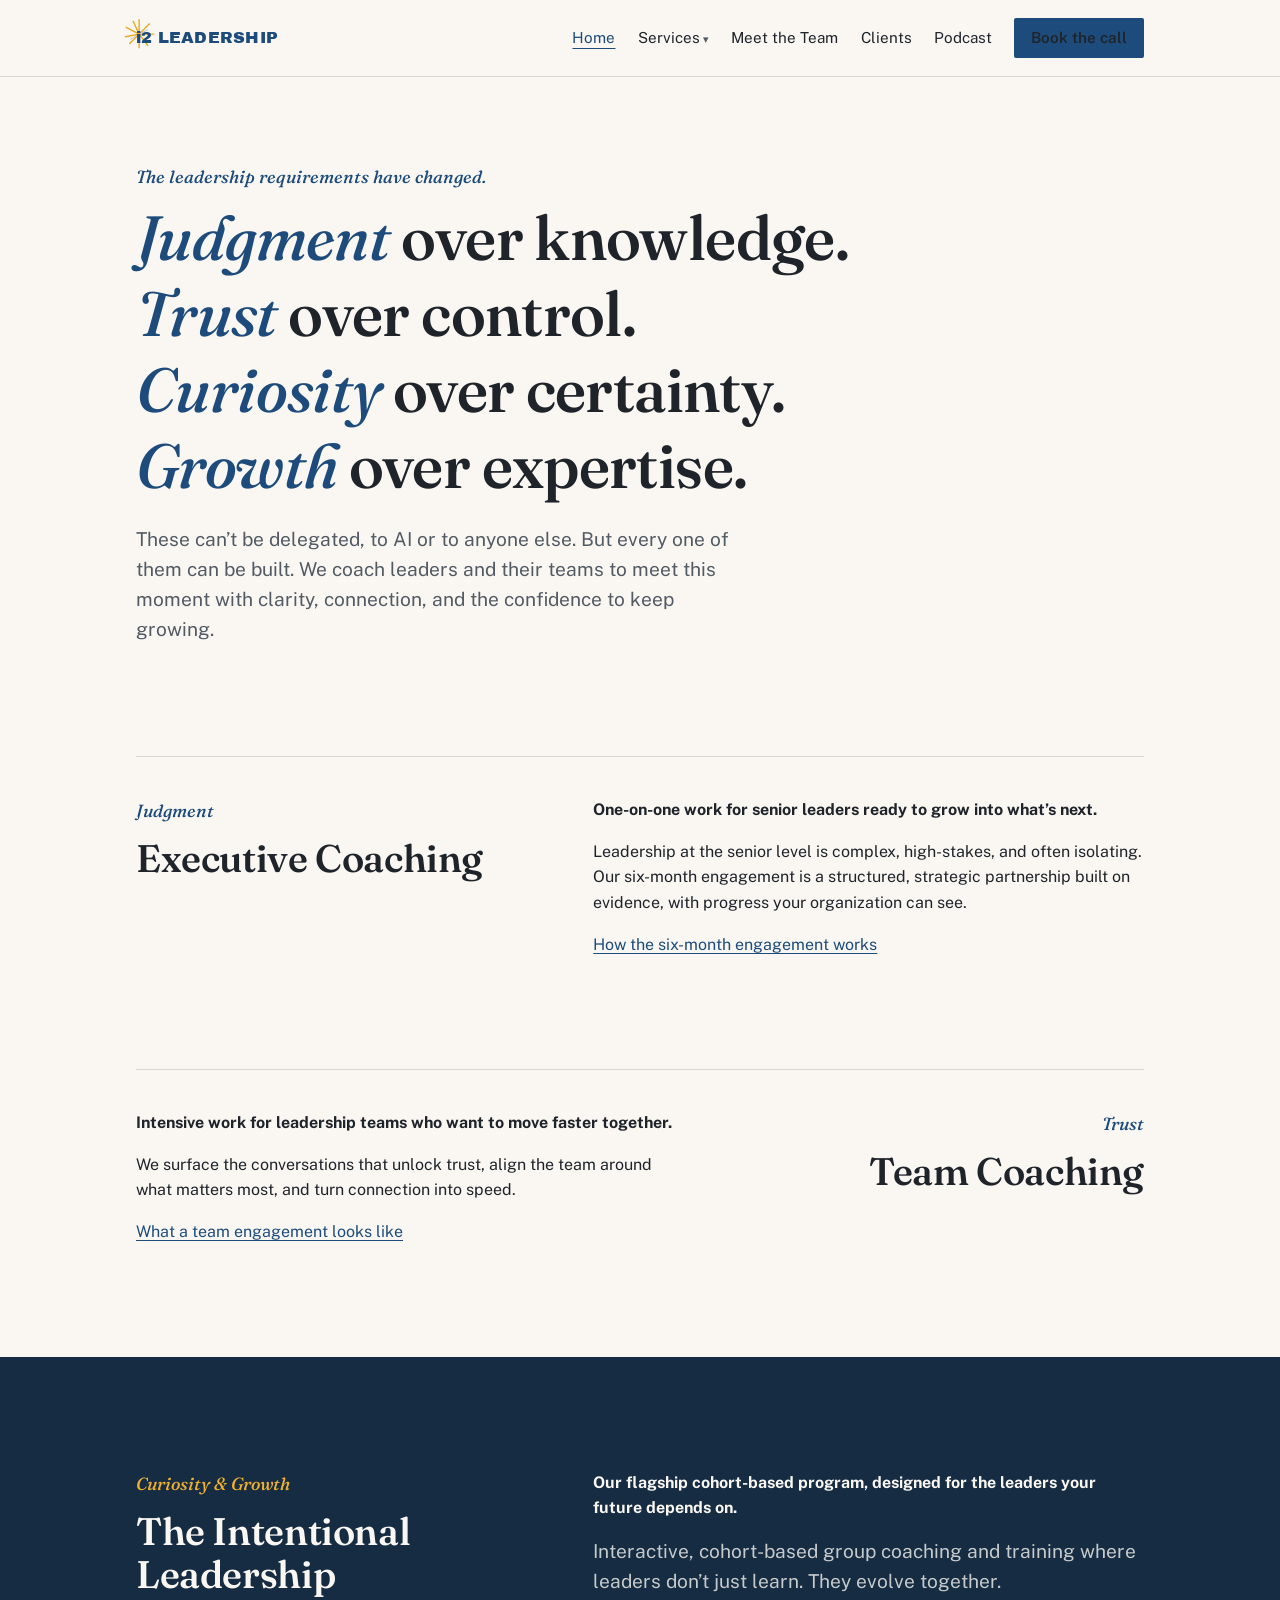
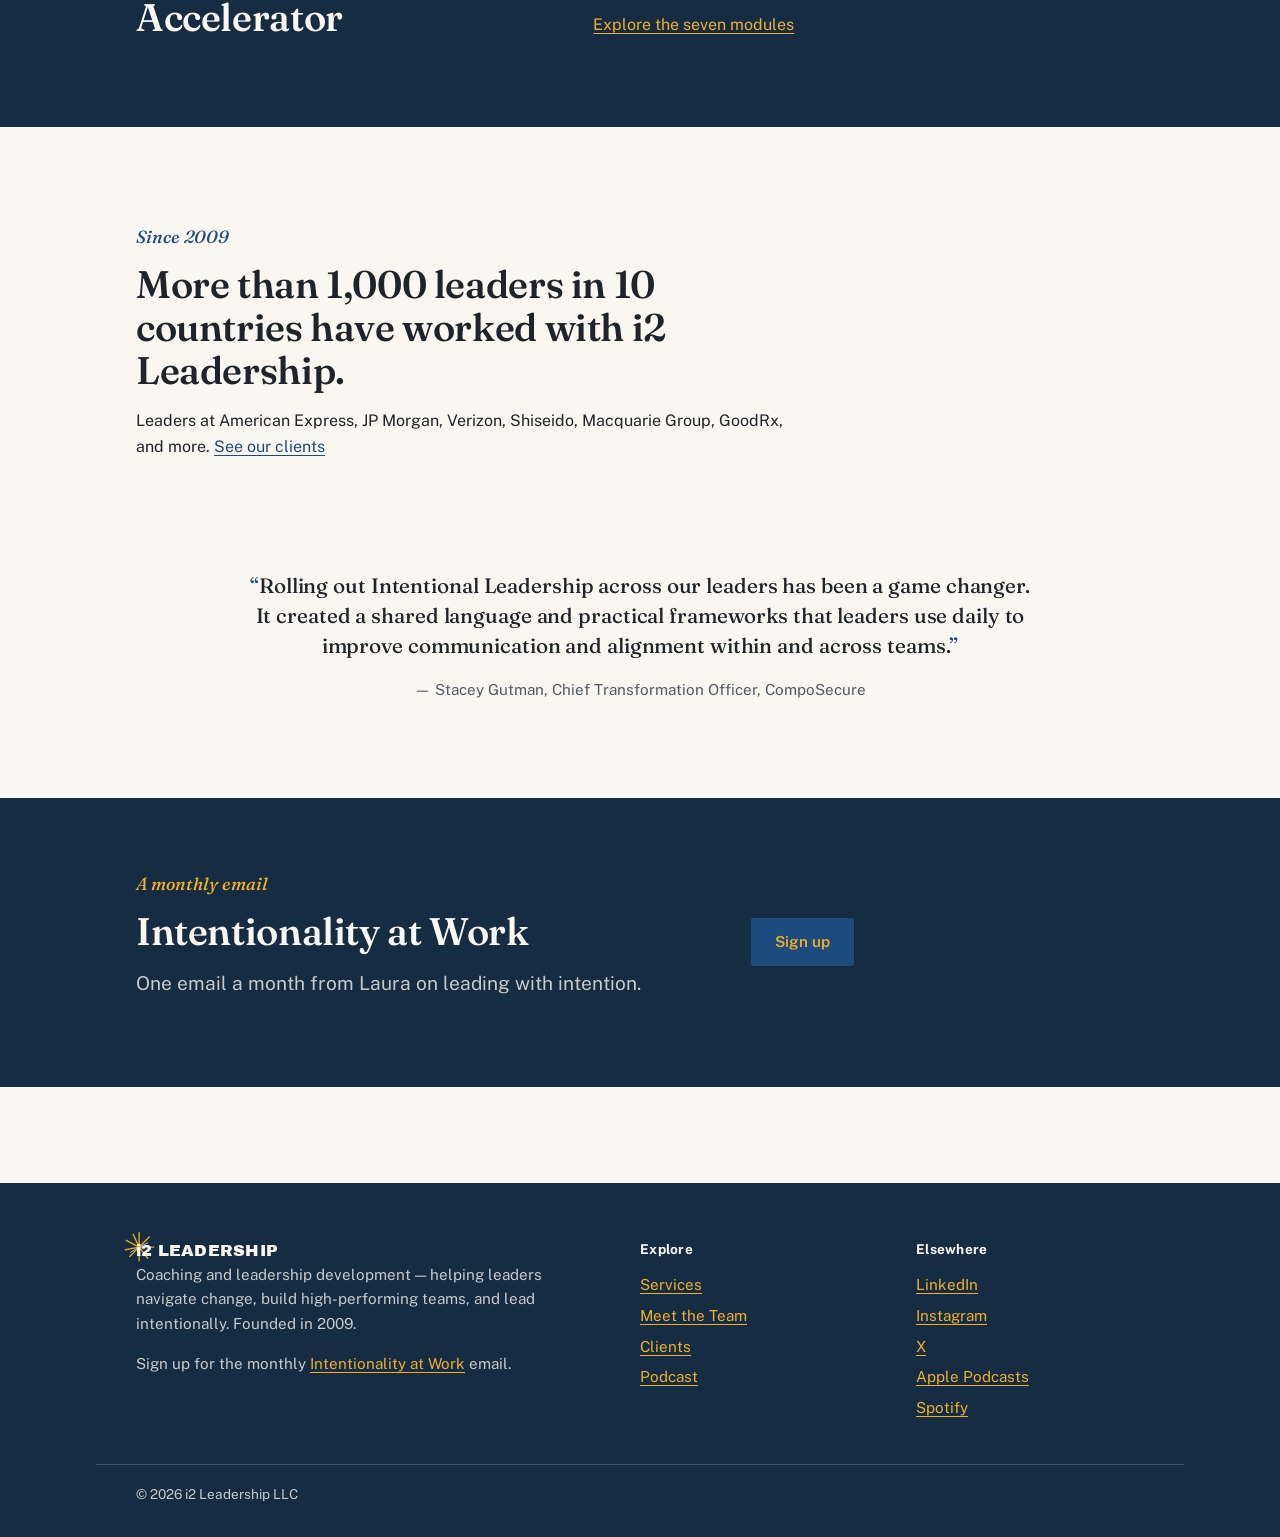
==== index.html @ 1474cceb "Adopt brand identity: navy/gold from the i2 logo, photo slot, brand lockup Re-token the palette to t" ====
<!DOCTYPE html>
<html lang="en">
<head>
<meta charset="utf-8">
<meta name="viewport" content="width=device-width, initial-scale=1">
<title>i2 Leadership — Coaching for leaders and their teams</title>
<meta name="description" content="i2 Leadership coaches senior leaders and their teams through executive coaching, team coaching, and the Intentional Leadership Accelerator.">
<link rel="icon" href="data:image/svg+xml,%3Csvg xmlns='http://www.w3.org/2000/svg' viewBox='0 0 64 64'%3E%3Crect width='64' height='64' rx='8' fill='%231D4C7C'/%3E%3Ctext x='32' y='45' font-family='Arial,sans-serif' font-weight='bold' font-size='32' fill='%23F0B02E' text-anchor='middle'%3Ei2%3C/text%3E%3C/svg%3E">
<link rel="preconnect" href="https://fonts.googleapis.com">
<link rel="preconnect" href="https://fonts.gstatic.com" crossorigin>
<link rel="stylesheet" href="https://fonts.googleapis.com/css2?family=Archivo+Black&family=Fraunces:ital,opsz,wght@0,9..144,400..700;1,9..144,400..700&family=Public+Sans:ital,wght@0,400;0,600;0,700;1,400&display=swap">
<link rel="stylesheet" href="assets/css/style.css">
</head>
<body>
<a class="skip-link" href="#main">Skip to content</a>
<header class="site-header">
  <div class="wrap header-inner">
    <a class="brand" href="index.html"><svg class="brand-star" viewBox="0 0 40 40" aria-hidden="true"><g stroke="#E8A81E" stroke-width="1.6" stroke-linecap="round" fill="none"><line x1="20" y1="20" x2="20" y2="3"/><line x1="20" y1="20" x2="32" y2="8"/><line x1="20" y1="20" x2="37" y2="20"/><line x1="20" y1="20" x2="30" y2="33"/><line x1="20" y1="20" x2="20" y2="36"/><line x1="20" y1="20" x2="9" y2="31"/><line x1="20" y1="20" x2="4" y2="23"/><line x1="20" y1="20" x2="5" y2="12"/><line x1="20" y1="20" x2="13" y2="5"/></g><g stroke="#B9BFC7" stroke-width="1.1" stroke-linecap="round" fill="none"><line x1="20" y1="20" x2="30" y2="15"/><line x1="20" y1="20" x2="10" y2="26"/></g></svg>i2 <span class="caps">Leadership</span></a>
    <button class="nav-toggle" aria-expanded="false" aria-controls="site-nav">Menu</button>
    <nav class="site-nav" id="site-nav" aria-label="Primary">
      <ul>
        <li><a href="index.html" aria-current="page">Home</a></li>
        <li class="has-menu">
          <a href="services.html">Services</a>
          <ul class="submenu">
            <li><a href="executive-coaching.html">Executive Coaching</a></li>
            <li><a href="team-coaching.html">Team Coaching</a></li>
            <li><a href="accelerator.html">Training</a></li>
          </ul>
        </li>
        <li><a href="team.html">Meet the Team</a></li>
        <li><a href="clients.html">Clients</a></li>
        <li><a href="podcast.html">Podcast</a></li>
        <li class="header-cta"><a class="button button--small" data-booking href="https://calendly.com/i2leadership">Book the call</a></li>
      </ul>
    </nav>
  </div>
</header>
<main id="main">

<section class="hero wrap">
  <p class="kicker">The leadership requirements have changed.</p>
  <h1 class="hero-headline">
    <a href="#judgment"><em>Judgment</em> over knowledge.</a>
    <a href="#trust"><em>Trust</em> over control.</a>
    <a href="#curiosity"><em>Curiosity</em> over certainty.</a>
    <a href="#growth"><em>Growth</em> over expertise.</a>
  </h1>
  <p class="lede">These can&rsquo;t be delegated, to AI or to anyone else. But every one of them can be built. We coach leaders and their teams to meet this moment with clarity, connection, and the confidence to keep growing.</p>
</section>

<section class="section wrap">
  <article class="home-service reveal" id="judgment">
    <div class="home-service-head">
      <p class="kicker">Judgment</p>
      <h2>Executive Coaching</h2>
    </div>
    <div class="home-service-body">
      <p><strong>One-on-one work for senior leaders ready to grow into what&rsquo;s next.</strong></p>
      <p>Leadership at the senior level is complex, high-stakes, and often isolating. Our six-month engagement is a structured, strategic partnership built on evidence, with progress your organization can see.</p>
      <p><a href="executive-coaching.html">How the six-month engagement works</a></p>
    </div>
  </article>

  <article class="home-service home-service--offset reveal" id="trust">
    <div class="home-service-head">
      <p class="kicker">Trust</p>
      <h2>Team Coaching</h2>
    </div>
    <div class="home-service-body">
      <p><strong>Intensive work for leadership teams who want to move faster together.</strong></p>
      <p>We surface the conversations that unlock trust, align the team around what matters most, and turn connection into speed.</p>
      <p><a href="team-coaching.html">What a team engagement looks like</a></p>
    </div>
  </article>
</section>

<section class="band band--dark" id="curiosity">
  <div class="wrap">
    <span id="growth"></span>
    <div class="home-service reveal">
      <div class="home-service-head">
        <p class="kicker">Curiosity &amp; Growth</p>
        <h2>The Intentional Leadership Accelerator</h2>
      </div>
      <div class="home-service-body">
        <p><strong>Our flagship cohort-based program, designed for the leaders your future depends on.</strong></p>
        <p class="lede">Interactive, cohort-based group coaching and training where leaders don&rsquo;t just learn. They evolve together.</p>
        <p><a href="accelerator.html">Explore the seven modules</a></p>
      </div>
    </div>
  </div>
</section>

<section class="section wrap reveal">
  <p class="kicker">Since 2009</p>
  <h2 class="measure">More than 1,000 leaders in 10 countries have worked with i2 Leadership.</h2>
  <p class="measure">Leaders at American Express, JP Morgan, Verizon, Shiseido, Macquarie Group, GoodRx, and more. <a href="clients.html">See our clients</a></p>
</section>

<section class="section wrap reveal">
  <blockquote class="quote quote--wide">
    <p>Rolling out Intentional Leadership across our leaders has been a game changer. It created a shared language and practical frameworks that leaders use daily to improve communication and alignment within and across teams.</p>
    <footer>Stacey Gutman, Chief Transformation Officer, CompoSecure</footer>
  </blockquote>
</section>

<section class="band band--dark reveal">
  <div class="wrap cta-band-inner" style="display:grid;grid-template-columns:minmax(0,7fr) minmax(0,5fr);gap:2rem 4rem;align-items:center;">
    <div>
      <p class="kicker">A monthly email</p>
      <h2>Intentionality at Work</h2>
      <p class="lede">One email a month from Laura on leading with intention.</p>
    </div>
    <a class="button" href="https://i2leadership.us19.list-manage.com/subscribe?id=77c70d8e36&u=aa497a169df404ef9138a8b0a" style="justify-self:start;">Sign up</a>
  </div>
</section>
</main>
<footer class="site-footer">
  <div class="wrap footer-grid">
    <div>
      <p class="brand"><svg class="brand-star" viewBox="0 0 40 40" aria-hidden="true"><g stroke="#E8A81E" stroke-width="1.6" stroke-linecap="round" fill="none"><line x1="20" y1="20" x2="20" y2="3"/><line x1="20" y1="20" x2="32" y2="8"/><line x1="20" y1="20" x2="37" y2="20"/><line x1="20" y1="20" x2="30" y2="33"/><line x1="20" y1="20" x2="20" y2="36"/><line x1="20" y1="20" x2="9" y2="31"/><line x1="20" y1="20" x2="4" y2="23"/><line x1="20" y1="20" x2="5" y2="12"/><line x1="20" y1="20" x2="13" y2="5"/></g><g stroke="#B9BFC7" stroke-width="1.1" stroke-linecap="round" fill="none"><line x1="20" y1="20" x2="30" y2="15"/><line x1="20" y1="20" x2="10" y2="26"/></g></svg>i2 <span class="caps">Leadership</span></p>
      <p>Coaching and leadership development — helping leaders navigate change, build high-performing teams, and lead intentionally. Founded in 2009.</p>
      <p>Sign up for the monthly <a href="https://i2leadership.us19.list-manage.com/subscribe?id=77c70d8e36&u=aa497a169df404ef9138a8b0a">Intentionality at Work</a> email.</p>
    </div>
    <div>
      <h4>Explore</h4>
      <ul>
        <li><a href="services.html">Services</a></li>
        <li><a href="team.html">Meet the Team</a></li>
        <li><a href="clients.html">Clients</a></li>
        <li><a href="podcast.html">Podcast</a></li>
      </ul>
    </div>
    <div>
      <h4>Elsewhere</h4>
      <ul>
        <li><a href="https://www.linkedin.com/company/i2-leadership">LinkedIn</a></li>
        <li><a href="https://www.instagram.com/lauraschwarz_i2/">Instagram</a></li>
        <li><a href="https://x.com/i2leadership">X</a></li>
        <li><a href="https://podcasts.apple.com/us/podcast/mojo-mondays-bootcamp/id1522916112">Apple Podcasts</a></li>
        <li><a href="https://open.spotify.com/show/2s4wX2PV5Z8BG2bsyAXbrX">Spotify</a></li>
      </ul>
    </div>
  </div>
  <div class="wrap footer-bottom">
    <p>&copy; <span id="year">2026</span> i2 Leadership LLC</p>
  </div>
</footer>
<script src="assets/js/site.js"></script>
</body>
</html>
---- assets/css/style.css ----
/* i2 Leadership — style.css
   Display: Fraunces · Body: Public Sans · Brand lockup: Archivo Black
   Accent token: --accent (brand navy from the i2 logo); --gold is the
   logo starburst and is decorative only (never body text on paper). */

:root {
  --paper: #FAF7F2;
  --ink: #1F242B;
  --ink-soft: #525A64;
  --accent: #1D4C7C;            /* brand navy — 8.3:1 on paper, 8.8:1 under white text */
  --accent-on-dark: #F0B02E;    /* brand gold — 7.5:1 on --dark */
  --gold: #E8A81E;              /* starburst rays, decorative */
  --dark: #152C42;
  --hairline: rgba(31, 36, 43, 0.16);
  --display: "Fraunces", "Iowan Old Style", Georgia, serif;
  --body: "Public Sans", "Helvetica Neue", Arial, sans-serif;
  --brand: "Archivo Black", "Arial Black", "Helvetica Neue", sans-serif;
  --wrap: 68rem;
  --space-section: 6rem;        /* ~96px between sections */
  --space-group: 1rem;          /* tight rhythm inside groups */
}

* { box-sizing: border-box; }

html { scroll-behavior: smooth; }
@media (prefers-reduced-motion: reduce) {
  html { scroll-behavior: auto; }
}

body {
  margin: 0;
  font-family: var(--body);
  font-size: 16px;
  line-height: 1.6;
  color: var(--ink);
  background: var(--paper);
  -webkit-font-smoothing: antialiased;
}

/* ---------- Type ---------- */

h1, h2, h3 {
  font-family: var(--display);
  font-weight: 560;
  line-height: 1.12;
  margin: 0 0 var(--space-group);
  letter-spacing: -0.01em;
}
h1 { font-size: clamp(2.4rem, 5.5vw, 3.9rem); }
h2 { font-size: clamp(1.7rem, 3.4vw, 2.4rem); }
h3 { font-size: 1.28rem; line-height: 1.3; }

p, ul, ol, dl { margin: 0 0 var(--space-group); }
.measure { max-width: 42rem; }

a { color: var(--accent); text-decoration-thickness: 1px; text-underline-offset: 3px; }
a:hover { text-decoration-thickness: 2px; }

.kicker {
  font-family: var(--display);
  font-style: italic;
  font-weight: 480;
  font-size: 1.1rem;
  color: var(--accent);
  margin: 0 0 0.75rem;
}

.lede {
  font-size: 1.2rem;
  line-height: 1.55;
  color: var(--ink-soft);
  max-width: 38rem;
}

/* ---------- Layout ---------- */

.wrap {
  max-width: var(--wrap);
  margin-inline: auto;
  padding-inline: clamp(1.25rem, 4vw, 2.5rem);
}

.section { padding-block: var(--space-section) 0; }
.section:last-of-type { padding-bottom: var(--space-section); }
.section + .section-flush { padding-top: var(--space-section); }

.band {
  margin-top: var(--space-section);
  padding-block: calc(var(--space-section) * 0.75);
}
.band--dark { background: var(--dark); color: var(--paper); }
.band--dark .kicker { color: var(--accent-on-dark); }
.band--dark a { color: var(--accent-on-dark); }
.band--dark .lede { color: rgba(250, 247, 242, 0.78); }

.skip-link {
  position: absolute;
  left: -999px;
  top: 0;
  background: var(--ink);
  color: var(--paper);
  padding: 0.5rem 1rem;
  z-index: 99;
}
.skip-link:focus { left: 0; }

/* ---------- Header ---------- */

.site-header {
  border-bottom: 1px solid var(--hairline);
  background: var(--paper);
}
.header-inner {
  display: flex;
  align-items: center;
  gap: 2rem;
  padding-block: 1.1rem;
}
/* Brand lockup — live-text recreation of the i2 Leadership logo:
   heavy navy wordmark with the gold starburst over the "i". */
.brand {
  position: relative;
  z-index: 0;                   /* own stacking context so the star can sit behind the text */
  display: inline-block;
  font-family: var(--brand);
  font-weight: 400;             /* Archivo Black is a single heavy weight */
  font-size: 1.02rem;
  letter-spacing: 0.015em;
  line-height: 1;
  color: var(--accent);
  text-decoration: none;
  white-space: nowrap;
  margin: 0;
}
.brand .caps { text-transform: uppercase; }
.brand-star {
  position: absolute;
  z-index: -1;                  /* rays pass behind the "i2", like the logo */
  width: 2.1em;
  height: 2.1em;
  left: -0.85em;
  top: -0.8em;
  pointer-events: none;
}
.brand--big { font-size: clamp(1.5rem, 5.5vw, 2.3rem); }
.site-footer .brand { color: var(--paper); }

.site-nav { margin-left: auto; }
.site-nav > ul {
  list-style: none;
  display: flex;
  gap: 1.4rem;
  margin: 0;
  padding: 0;
  align-items: center;
}
.site-nav a {
  color: var(--ink);
  text-decoration: none;
  font-size: 0.95rem;
}
.site-nav a:hover,
.site-nav a[aria-current="page"] { color: var(--accent); }
.site-nav a[aria-current="page"] { text-decoration: underline; text-underline-offset: 5px; }

.has-menu { position: relative; }
.has-menu > a::after { content: " ▾"; font-size: 0.7em; color: var(--ink-soft); }
.submenu {
  list-style: none;
  margin: 0;
  position: absolute;
  top: 100%;
  left: -0.9rem;
  min-width: 15rem;
  background: var(--paper);
  border: 1px solid var(--hairline);
  padding: 0.4rem 0;
  display: none;
  flex-direction: column;
  gap: 0;
  z-index: 20;
}
.submenu li { width: 100%; }
.submenu a { display: block; padding: 0.45rem 0.9rem; }
.has-menu:hover .submenu,
.has-menu:focus-within .submenu,
.has-menu.is-open .submenu { display: flex; }

.header-cta { white-space: nowrap; }

.nav-toggle {
  display: none;
  margin-left: auto;
  font: inherit;
  background: none;
  border: 1px solid var(--hairline);
  padding: 0.4rem 0.9rem;
  cursor: pointer;
  color: var(--ink);
}

@media (max-width: 52rem) {
  .nav-toggle { display: block; }
  .header-cta { display: none; }
  .site-nav {
    display: none;
    position: absolute;
    top: 100%;
    left: 0;
    right: 0;
    background: var(--paper);
    border-bottom: 1px solid var(--hairline);
    z-index: 30;
    padding: 1rem clamp(1.25rem, 4vw, 2.5rem) 1.5rem;
  }
  .site-header { position: relative; }
  .site-nav.is-open { display: block; }
  .site-nav > ul { flex-direction: column; align-items: flex-start; gap: 0.7rem; }
  .submenu {
    display: flex;
    position: static;
    border: none;
    padding: 0.2rem 0 0 1rem;
    min-width: 0;
  }
  .has-menu > a::after { content: ""; }
}

/* ---------- Buttons ---------- */

.button {
  display: inline-block;
  background: var(--accent);
  color: #fff;
  font-family: var(--body);
  font-weight: 600;
  font-size: 0.95rem;
  text-decoration: none;
  padding: 0.75rem 1.5rem;
  border: none;
  border-radius: 2px;
  transition: transform 0.18s ease, opacity 0.18s ease;
}
.button:hover { transform: translateY(-2px); }
.button:active { transform: translateY(0); opacity: 0.9; }
.button--small { padding: 0.5rem 1.05rem; font-size: 0.88rem; }
.button--ghost {
  background: transparent;
  color: var(--accent);
  box-shadow: inset 0 0 0 1px var(--accent);
}
.band--dark .button--ghost { color: var(--accent-on-dark); box-shadow: inset 0 0 0 1px var(--accent-on-dark); }

/* ---------- Hero (home) ---------- */

.hero { padding-block: calc(var(--space-section) * 0.9) 0; }
.hero-headline {
  display: flex;
  flex-direction: column;
  gap: 0.1em;
  margin-bottom: 1.5rem;
}
.hero-headline a {
  color: var(--ink);
  text-decoration: none;
  transition: transform 0.25s ease;
  transform-origin: left center;
  width: fit-content;
}
.hero-headline a:hover { transform: translateX(0.35rem); }
.hero-headline a:hover em { text-decoration: underline; text-decoration-thickness: 2px; text-underline-offset: 6px; }
.hero-headline em {
  font-style: italic;
  color: var(--accent);
  font-weight: 500;
}

/* ---------- Home service sections ---------- */

.home-service {
  display: grid;
  grid-template-columns: minmax(0, 5fr) minmax(0, 7fr);
  gap: 1rem 4rem;
  align-items: start;
  border-top: 1px solid var(--hairline);
  padding-top: 2.5rem;
}
.home-service + .home-service { margin-top: var(--space-section); }
.home-service--offset { grid-template-columns: minmax(0, 7fr) minmax(0, 5fr); }
.home-service--offset .home-service-head { order: 2; text-align: right; }
.home-service--offset .home-service-body { order: 1; }
@media (max-width: 52rem) {
  .home-service, .home-service--offset { grid-template-columns: 1fr; }
  .home-service--offset .home-service-head { order: 1; text-align: left; }
  .home-service--offset .home-service-body { order: 2; }
}

/* ---------- Process list (services) ---------- */

.process { border-top: 1px solid var(--hairline); max-width: 46rem; }
.process > div {
  display: grid;
  grid-template-columns: minmax(0, 4fr) minmax(0, 8fr);
  gap: 0.35rem 2.5rem;
  padding-block: 1.1rem;
  border-bottom: 1px solid var(--hairline);
}
.process dt {
  font-family: var(--display);
  font-weight: 580;
  font-size: 1.15rem;
  line-height: 1.3;
}
.process dd { margin: 0; color: var(--ink-soft); }
@media (max-width: 40rem) {
  .process > div { grid-template-columns: 1fr; }
}

/* ---------- Module list (accelerator) ---------- */

.modules {
  list-style: none;
  padding: 0;
  columns: 2;
  column-gap: 4rem;
  max-width: 60rem;
}
.modules li {
  break-inside: avoid;
  padding-block: 0.9rem;
  border-bottom: 1px solid var(--hairline);
}
.modules b {
  display: block;
  font-family: var(--display);
  font-weight: 580;
  font-size: 1.1rem;
}
.modules span { color: var(--ink-soft); }
@media (max-width: 46rem) { .modules { columns: 1; } }

.plain-list { list-style: none; padding: 0; max-width: 44rem; }
.plain-list li { padding-block: 0.55rem; }
.plain-list b { font-weight: 650; }

/* ---------- Testimonials ---------- */

.quote {
  margin: 0;
  max-width: 44rem;
}
.quote p {
  font-family: var(--display);
  font-weight: 460;
  font-size: 1.3rem;
  line-height: 1.45;
  letter-spacing: -0.005em;
}
.quote p::before { content: "“"; color: var(--accent); }
.quote p::after { content: "”"; color: var(--accent); }
.quote footer {
  font-family: var(--body);
  font-size: 0.95rem;
  color: var(--ink-soft);
}
.quote footer::before { content: "— "; }

.quote--wide { margin-inline: auto; text-align: center; max-width: 50rem; }
.quote--right { margin-left: auto; }
.quote + .quote { margin-top: 3rem; }

.quote-pair {
  display: grid;
  grid-template-columns: 1fr 1fr;
  gap: 3rem 4rem;
  align-items: start;
}
.quote-pair .quote:last-child { margin-top: 3.5rem; }
.quote-pair .quote p { font-size: 1.15rem; }
@media (max-width: 46rem) {
  .quote-pair { grid-template-columns: 1fr; }
  .quote-pair .quote:last-child { margin-top: 0; }
}

/* ---------- CTA band ---------- */

.cta-band { text-align: left; }
.cta-band .wrap {
  display: grid;
  grid-template-columns: minmax(0, 7fr) minmax(0, 5fr);
  gap: 2rem 4rem;
  align-items: center;
}
.cta-band .button { justify-self: start; }
@media (min-width: 46rem) { .cta-band .button { justify-self: end; } }
@media (max-width: 46rem) { .cta-band .wrap { grid-template-columns: 1fr; } }

/* ---------- Client roster ---------- */

.roster {
  list-style: none;
  padding: 0;
  margin: 0;
  display: flex;
  flex-wrap: wrap;
  gap: 0.6rem 0;
  max-width: 56rem;
}
.roster li {
  font-family: var(--display);
  font-weight: 500;
  font-size: clamp(1.35rem, 2.6vw, 1.9rem);
  line-height: 1.35;
  white-space: nowrap;
}
.roster li::after {
  content: "·";
  color: var(--accent);
  margin-inline: 0.55em;
}
.roster li:last-child::after { content: ""; }

/* ---------- Team ---------- */

.person { max-width: 46rem; }
.person + .person { margin-top: 3.5rem; }
.person h3 { margin-bottom: 0.1rem; }
.person .role { color: var(--ink-soft); font-size: 0.95rem; margin-bottom: 0.8rem; }

.person--laura {
  max-width: none;
  display: grid;
  grid-template-columns: minmax(0, 4fr) minmax(0, 7fr);
  gap: 2rem 3.5rem;
  align-items: start;
}
.person--laura figure { margin: 0; }
.person--laura img {
  display: block;
  width: 100%;
  height: auto;
  border-radius: 4px;
}
@media (max-width: 46rem) {
  .person--laura { grid-template-columns: 1fr; }
  .person--laura figure { max-width: 20rem; }
}
/* Until assets/img/laura.jpg exists, collapse back to a single column */
.person--laura.no-photo { display: block; max-width: 46rem; }
.person--laura.no-photo figure { display: none; }

.affiliates {
  display: grid;
  grid-template-columns: repeat(auto-fit, minmax(17rem, 1fr));
  gap: 2.5rem 3.5rem;
}
.affiliates .person + .person { margin-top: 0; }

.video-frame {
  aspect-ratio: 16 / 9;
  max-width: 46rem;
  border: 1px solid var(--hairline);
}
.video-frame iframe { width: 100%; height: 100%; border: 0; display: block; }

/* ---------- Podcast ---------- */

.listen-row { display: flex; flex-wrap: wrap; gap: 0.8rem; align-items: center; }

.season {
  border: 1px solid var(--hairline);
  max-width: 46rem;
}
.season summary {
  cursor: pointer;
  list-style: none;
  font-family: var(--body);
  font-weight: 600;
  padding: 0.9rem 1.2rem;
  color: var(--accent);
}
.season summary::-webkit-details-marker { display: none; }
.season summary::after { content: " +"; }
.season[open] summary::after { content: " –"; }
.season-inner { padding: 0 1.2rem 1.2rem; border-top: 1px solid var(--hairline); }
.season-inner ul { list-style: none; padding: 0.5rem 0 0; margin: 0; }
.season-inner li { padding-block: 0.5rem; border-bottom: 1px solid var(--hairline); }
.season-inner li:last-child { border-bottom: none; }
.season-inner b { font-weight: 650; }
.season-inner span { color: var(--ink-soft); }

/* ---------- Links / QR landing ---------- */

.linklist {
  list-style: none;
  padding: 0;
  max-width: 30rem;
  margin-inline: auto;
}
.linklist li + li { margin-top: 0.7rem; }
.linklist a {
  display: block;
  text-align: center;
  padding: 0.95rem 1.2rem;
  border: 1px solid var(--hairline);
  border-radius: 2px;
  color: var(--ink);
  text-decoration: none;
  font-weight: 600;
  transition: transform 0.18s ease;
}
.linklist a:hover { transform: translateY(-2px); }
.linklist a.is-primary { background: var(--accent); color: #fff; border-color: var(--accent); }

/* ---------- Footer ---------- */

.site-footer {
  margin-top: var(--space-section);
  background: var(--dark);
  color: var(--paper);
  padding-block: 3.5rem 2rem;
  font-size: 0.95rem;
}
.footer-grid {
  display: grid;
  grid-template-columns: minmax(0, 6fr) minmax(0, 3fr) minmax(0, 3fr);
  gap: 2.5rem 3rem;
}
@media (max-width: 46rem) { .footer-grid { grid-template-columns: 1fr; } }
.site-footer p { color: rgba(250, 247, 242, 0.78); }
.site-footer a { color: var(--accent-on-dark); }
.site-footer h4 {
  font-family: var(--body);
  font-size: 0.85rem;
  font-weight: 700;
  letter-spacing: 0.02em;
  margin: 0 0 0.6rem;
  color: var(--paper);
}
.site-footer ul { list-style: none; margin: 0; padding: 0; }
.site-footer li { padding-block: 0.2rem; }
.footer-bottom {
  margin-top: 2.5rem;
  padding-top: 1.2rem;
  border-top: 1px solid rgba(250, 247, 242, 0.18);
}
.footer-bottom p { margin: 0; font-size: 0.85rem; }

/* ---------- Reveal on scroll (transform + opacity only) ---------- */

.js .reveal {
  opacity: 0;
  transform: translateY(16px);
  transition: opacity 0.55s ease-out, transform 0.55s ease-out;
}
.js .reveal.is-visible { opacity: 1; transform: none; }
@media (prefers-reduced-motion: reduce) {
  .js .reveal { opacity: 1; transform: none; transition: none; }
  .button, .linklist a, .hero-headline a { transition: none; }
}
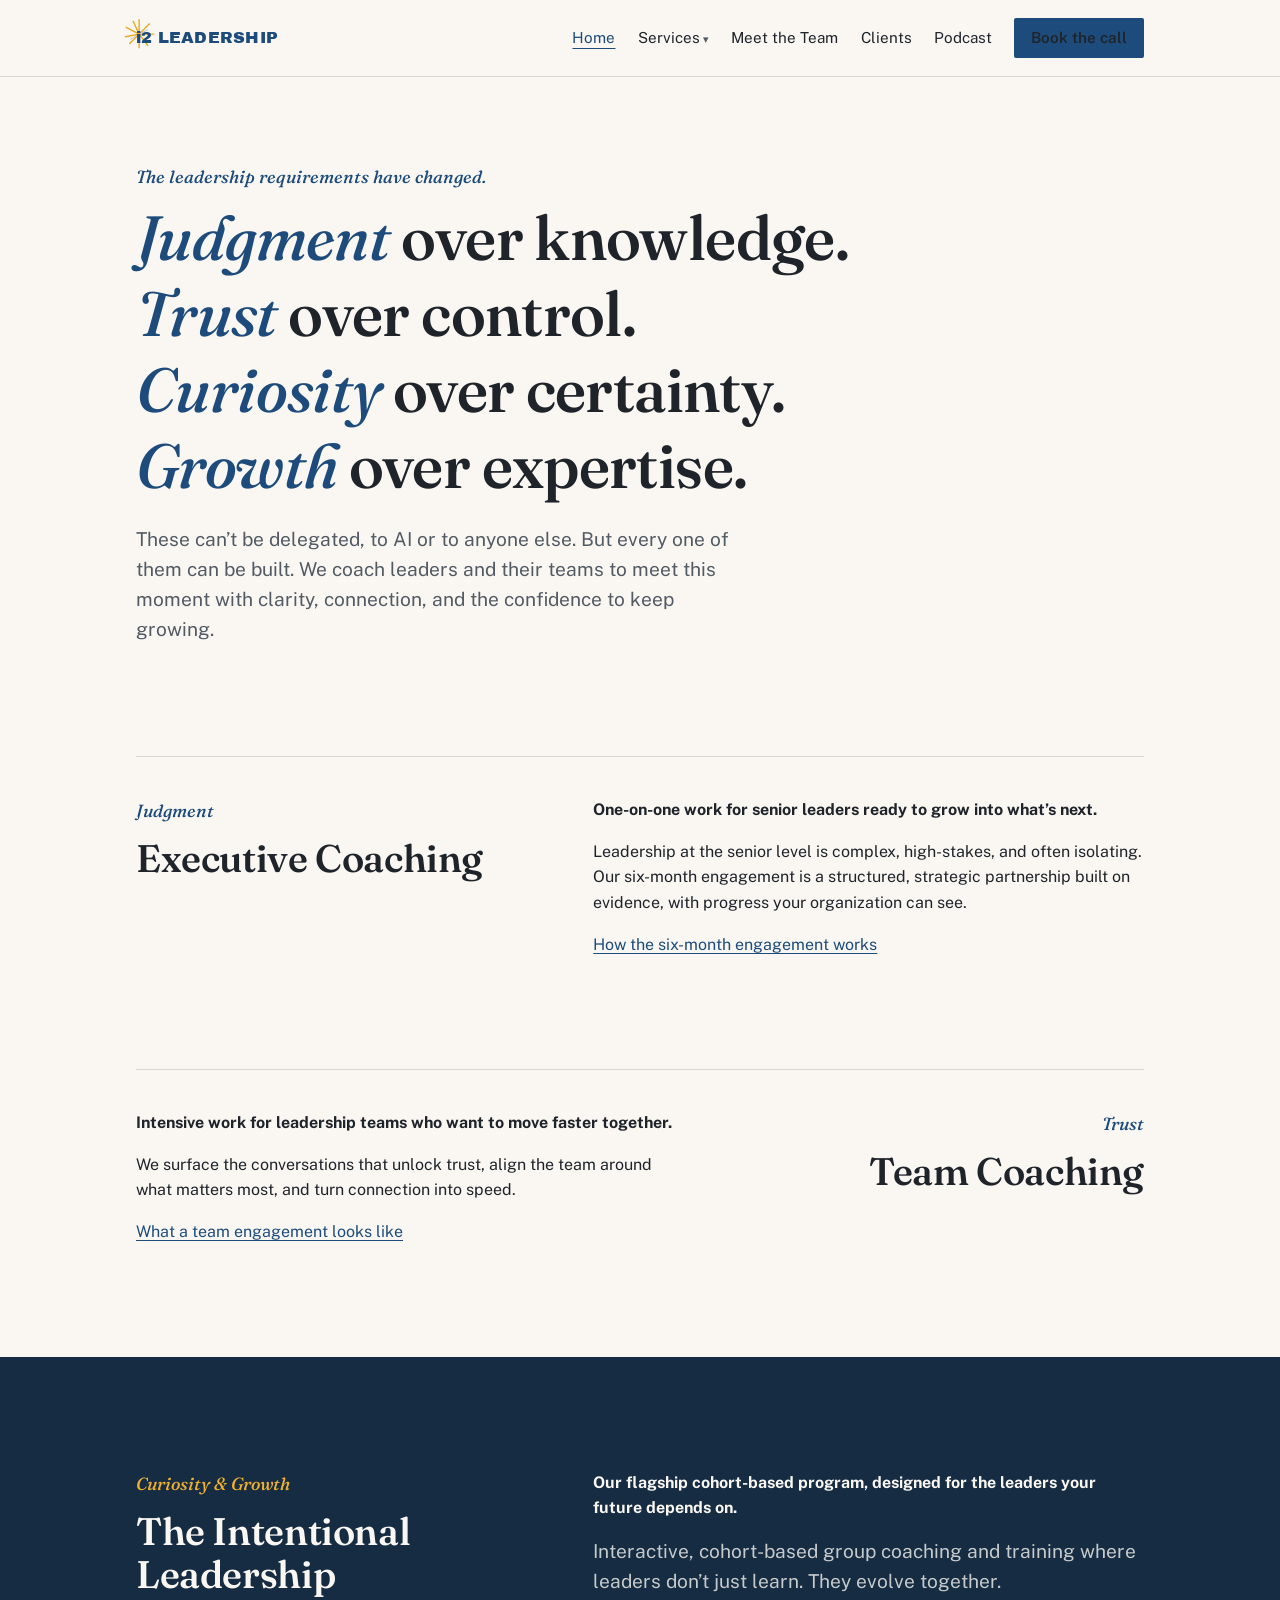
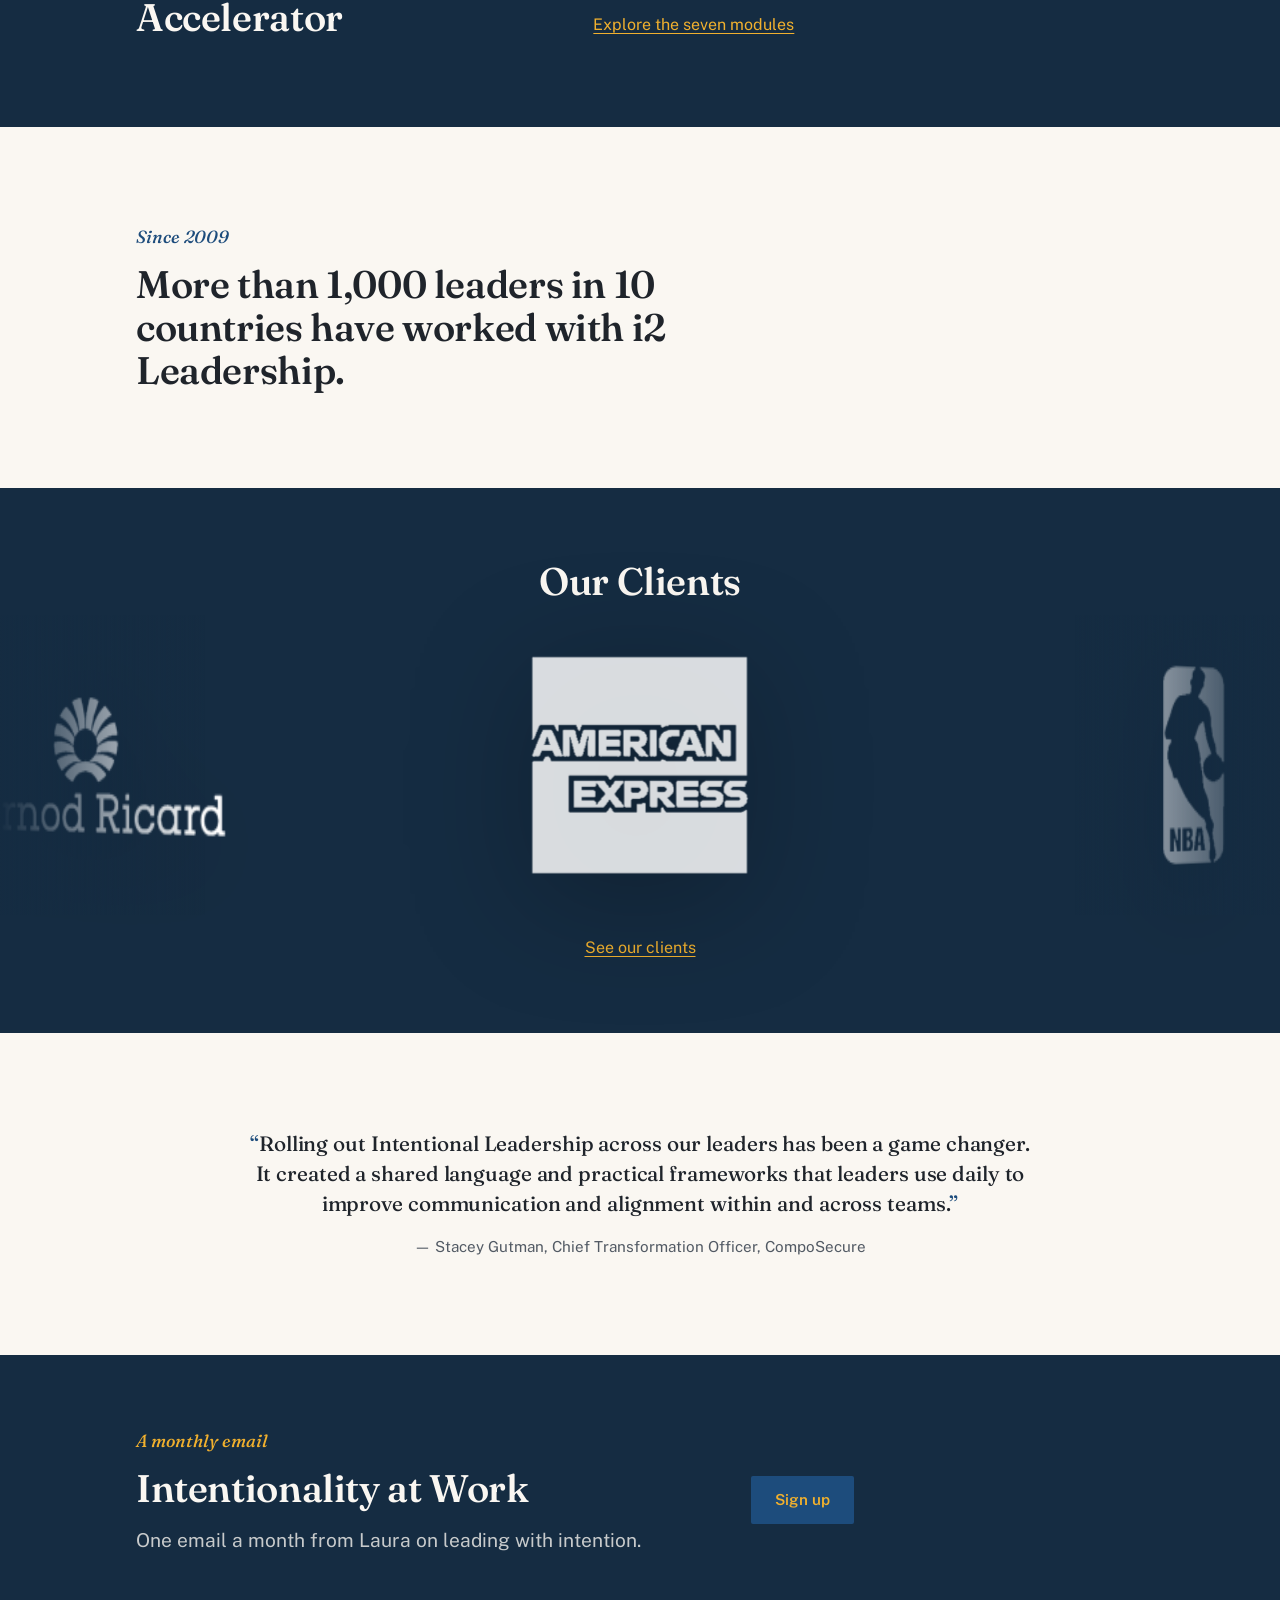
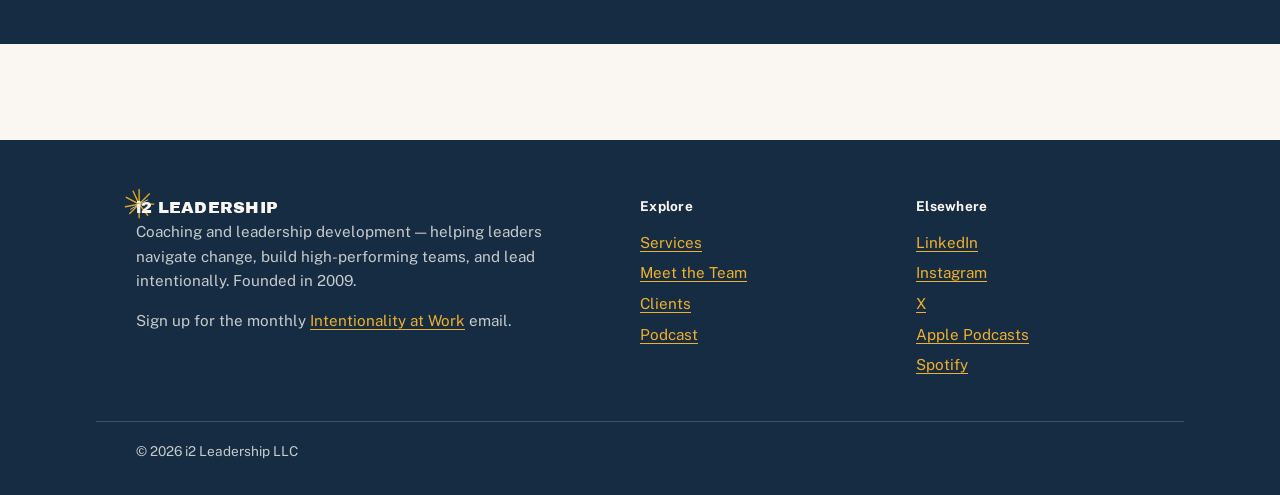
==== commit 49a6bc27: "Add client logo wall carousel to homepage Implement the 'Client Logo Wall' design from the claude.ai" ====
--- a/index.html
+++ b/index.html
@@ -95,7 +95,29 @@
 <section class="section wrap reveal">
   <p class="kicker">Since 2009</p>
   <h2 class="measure">More than 1,000 leaders in 10 countries have worked with i2 Leadership.</h2>
-  <p class="measure">Leaders at American Express, JP Morgan, Verizon, Shiseido, Macquarie Group, GoodRx, and more. <a href="clients.html">See our clients</a></p>
+</section>
+
+<section class="band band--dark logo-wall">
+  <div class="wrap"><h2>Our Clients</h2></div>
+  <div class="logo-stage">
+    <div class="logo-ring">
+      <div class="logo-card" style="--ry:0.000deg; --bob-delay:-0.0s"><img src="assets/img/logos/a-01.png" alt="American Express" loading="lazy"></div>
+      <div class="logo-card" style="--ry:25.714deg; --bob-delay:-0.7s"><img src="assets/img/logos/a-02.png" alt="NBA" loading="lazy"></div>
+      <div class="logo-card" style="--ry:51.429deg; --bob-delay:-1.4s"><img src="assets/img/logos/a-03.png" alt="Columbia Business School" loading="lazy"></div>
+      <div class="logo-card" style="--ry:77.143deg; --bob-delay:-2.1s"><img src="assets/img/logos/a-04.png" alt="Juilliard" loading="lazy"></div>
+      <div class="logo-card" style="--ry:102.857deg; --bob-delay:-2.8s"><img src="assets/img/logos/a-05.png" alt="Express Scripts" loading="lazy"></div>
+      <div class="logo-card" style="--ry:128.571deg; --bob-delay:-3.5s"><img src="assets/img/logos/a-06.png" alt="NYC Parks" loading="lazy"></div>
+      <div class="logo-card" style="--ry:154.286deg; --bob-delay:-4.2s"><img src="assets/img/logos/a-07.png" alt="Magnolia Bakery" loading="lazy"></div>
+      <div class="logo-card" style="--ry:180.000deg; --bob-delay:-4.9s"><img src="assets/img/logos/b-01.png" alt="Citibank" loading="lazy"></div>
+      <div class="logo-card" style="--ry:205.714deg; --bob-delay:-5.6s"><img src="assets/img/logos/b-02.png" alt="Constellation Brands" loading="lazy"></div>
+      <div class="logo-card" style="--ry:231.429deg; --bob-delay:-6.3s"><img src="assets/img/logos/b-03.png" alt="The New York Times" loading="lazy"></div>
+      <div class="logo-card" style="--ry:257.143deg; --bob-delay:-7.0s"><img src="assets/img/logos/b-04.png" alt="Univision" loading="lazy"></div>
+      <div class="logo-card" style="--ry:282.857deg; --bob-delay:-7.7s"><img src="assets/img/logos/b-05.png" alt="Macquarie" loading="lazy"></div>
+      <div class="logo-card" style="--ry:308.571deg; --bob-delay:-8.4s"><img src="assets/img/logos/b-06.png" alt="Opera Solutions" loading="lazy"></div>
+      <div class="logo-card" style="--ry:334.286deg; --bob-delay:-9.1s"><img src="assets/img/logos/b-07.png" alt="Pernod Ricard" loading="lazy"></div>
+    </div>
+  </div>
+  <p style="margin:1.25rem 0 0;"><a href="clients.html">See our clients</a></p>
 </section>
 
 <section class="section wrap reveal">
--- a/assets/css/style.css
+++ b/assets/css/style.css
@@ -512,6 +512,88 @@
 .linklist a:hover { transform: translateY(-2px); }
 .linklist a.is-primary { background: var(--accent); color: #fff; border-color: var(--accent); }
 
+/* ---------- Client logo wall (3D carousel, from the Client Logo Wall design) ---------- */
+
+.logo-wall {
+  --lw-radius: 701px;
+  --lw-card-w: 320px;
+  --lw-card-h: 200px;
+  text-align: center;
+  overflow: hidden;
+}
+.logo-wall h2 { margin-bottom: 0.75rem; }
+.logo-stage {
+  width: 100%;
+  height: 300px;
+  perspective: 1400px;
+  perspective-origin: 50% 50%;
+  position: relative;
+}
+.logo-ring {
+  position: absolute;
+  left: 50%;
+  top: 50%;
+  transform-style: preserve-3d;
+  animation: lw-spin 70s linear infinite;
+}
+.logo-card {
+  position: absolute;
+  left: calc(var(--lw-card-w) / -2);
+  top: calc(var(--lw-card-h) / -2);
+  width: var(--lw-card-w);
+  height: var(--lw-card-h);
+  display: flex;
+  align-items: center;
+  justify-content: center;
+  backface-visibility: hidden;
+  transform: rotateY(var(--ry)) translateZ(var(--lw-radius));
+}
+.logo-card img {
+  max-width: 62%;
+  max-height: 54%;
+  object-fit: contain;
+  filter: drop-shadow(0 12px 30px rgba(0, 0, 0, 0.35));
+  animation: lw-bob 2.6s ease-in-out var(--bob-delay, 0s) infinite alternate;
+}
+/* edge fades so cards enter and leave softly (same navy as the band) */
+.logo-stage::before,
+.logo-stage::after {
+  content: "";
+  position: absolute;
+  top: 0;
+  bottom: 0;
+  width: 16%;
+  z-index: 2;
+  pointer-events: none;
+}
+.logo-stage::before { left: 0; background: linear-gradient(90deg, var(--dark), rgba(21, 44, 66, 0)); }
+.logo-stage::after { right: 0; background: linear-gradient(270deg, var(--dark), rgba(21, 44, 66, 0)); }
+
+@keyframes lw-spin { from { transform: rotateY(0deg); } to { transform: rotateY(-360deg); } }
+@keyframes lw-bob { from { transform: translateY(-7px); } to { transform: translateY(7px); } }
+
+@media (max-width: 52rem) {
+  .logo-wall { --lw-radius: 430px; --lw-card-w: 200px; --lw-card-h: 130px; }
+  .logo-stage { height: 220px; }
+}
+
+/* Reduced motion: a still, wrapped grid of the same logos */
+@media (prefers-reduced-motion: reduce) {
+  .logo-stage { height: auto; perspective: none; padding: 1rem 0; }
+  .logo-stage::before, .logo-stage::after { display: none; }
+  .logo-ring {
+    position: static;
+    animation: none;
+    transform: none;
+    display: flex;
+    flex-wrap: wrap;
+    justify-content: center;
+    gap: 1.5rem 2.5rem;
+  }
+  .logo-card { position: static; transform: none; width: 9rem; height: 4.5rem; }
+  .logo-card img { animation: none; max-width: 100%; max-height: 100%; }
+}
+
 /* ---------- Footer ---------- */
 
 .site-footer {
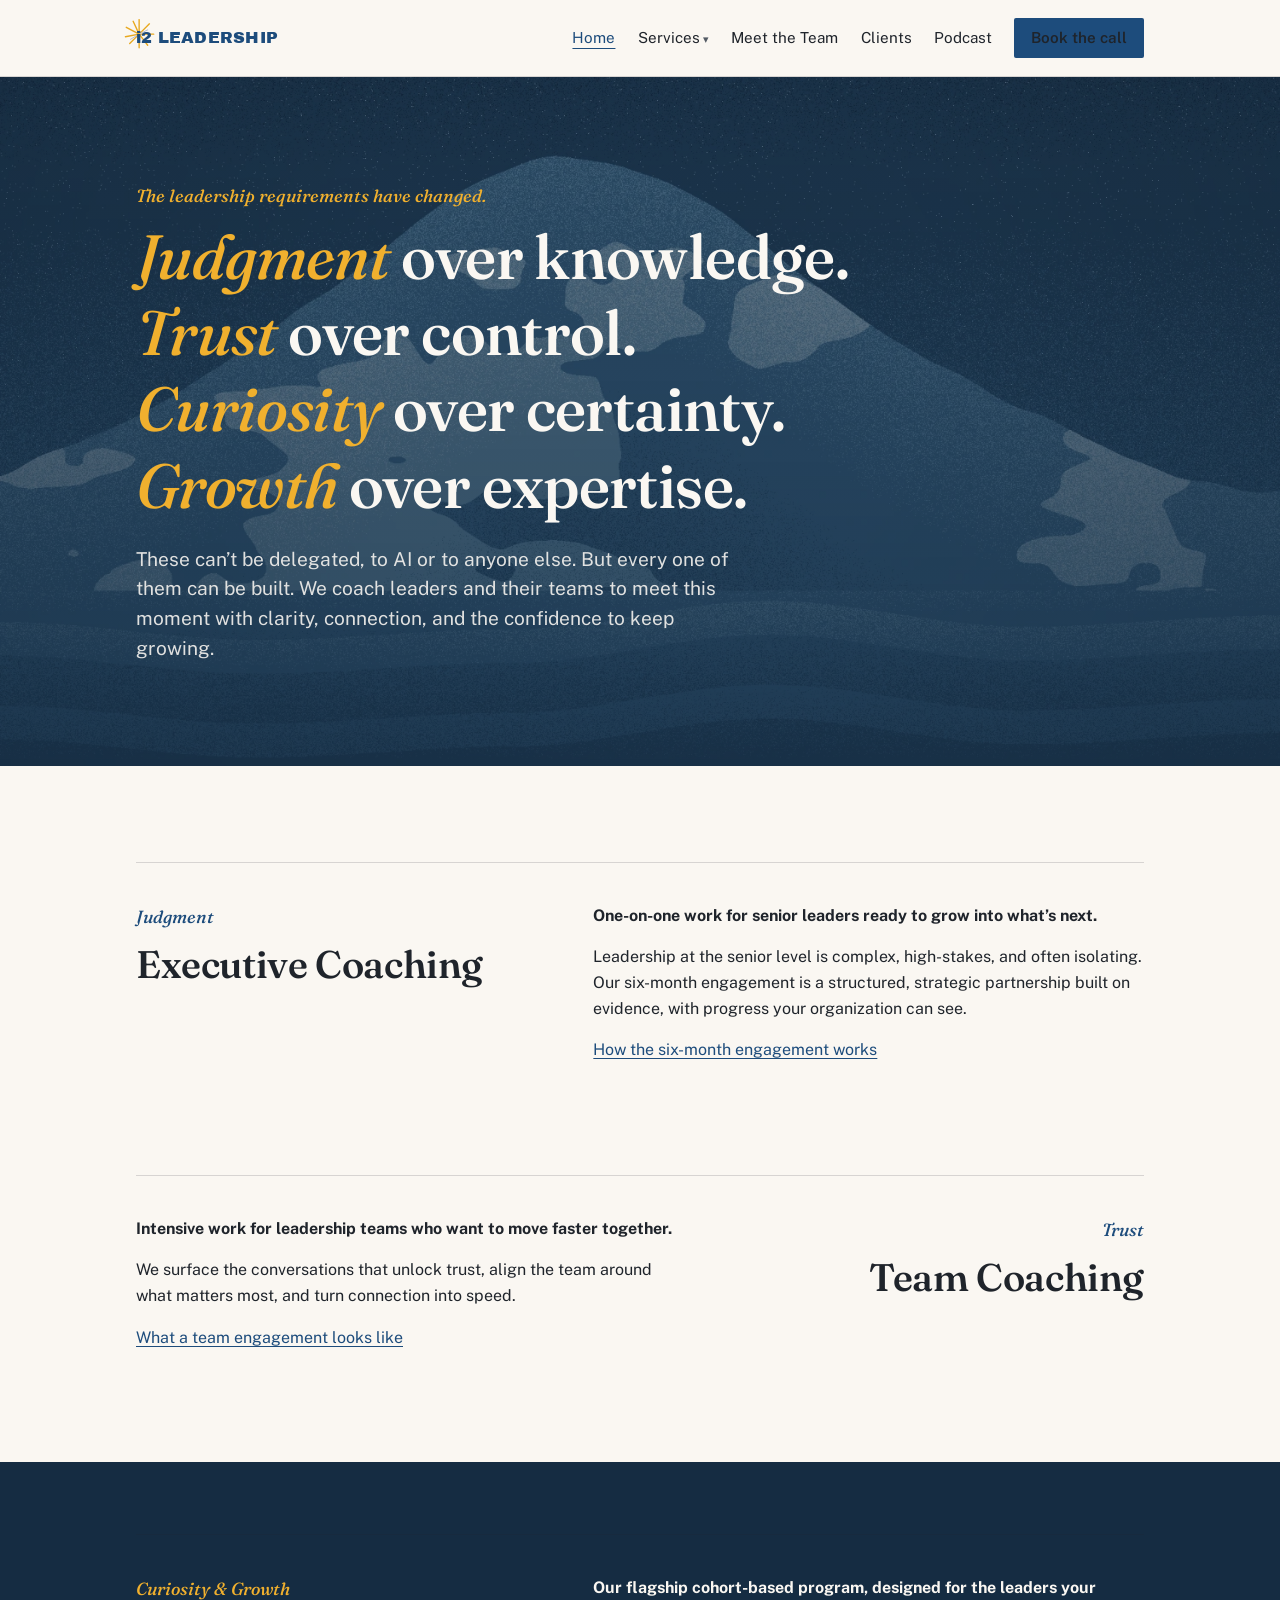
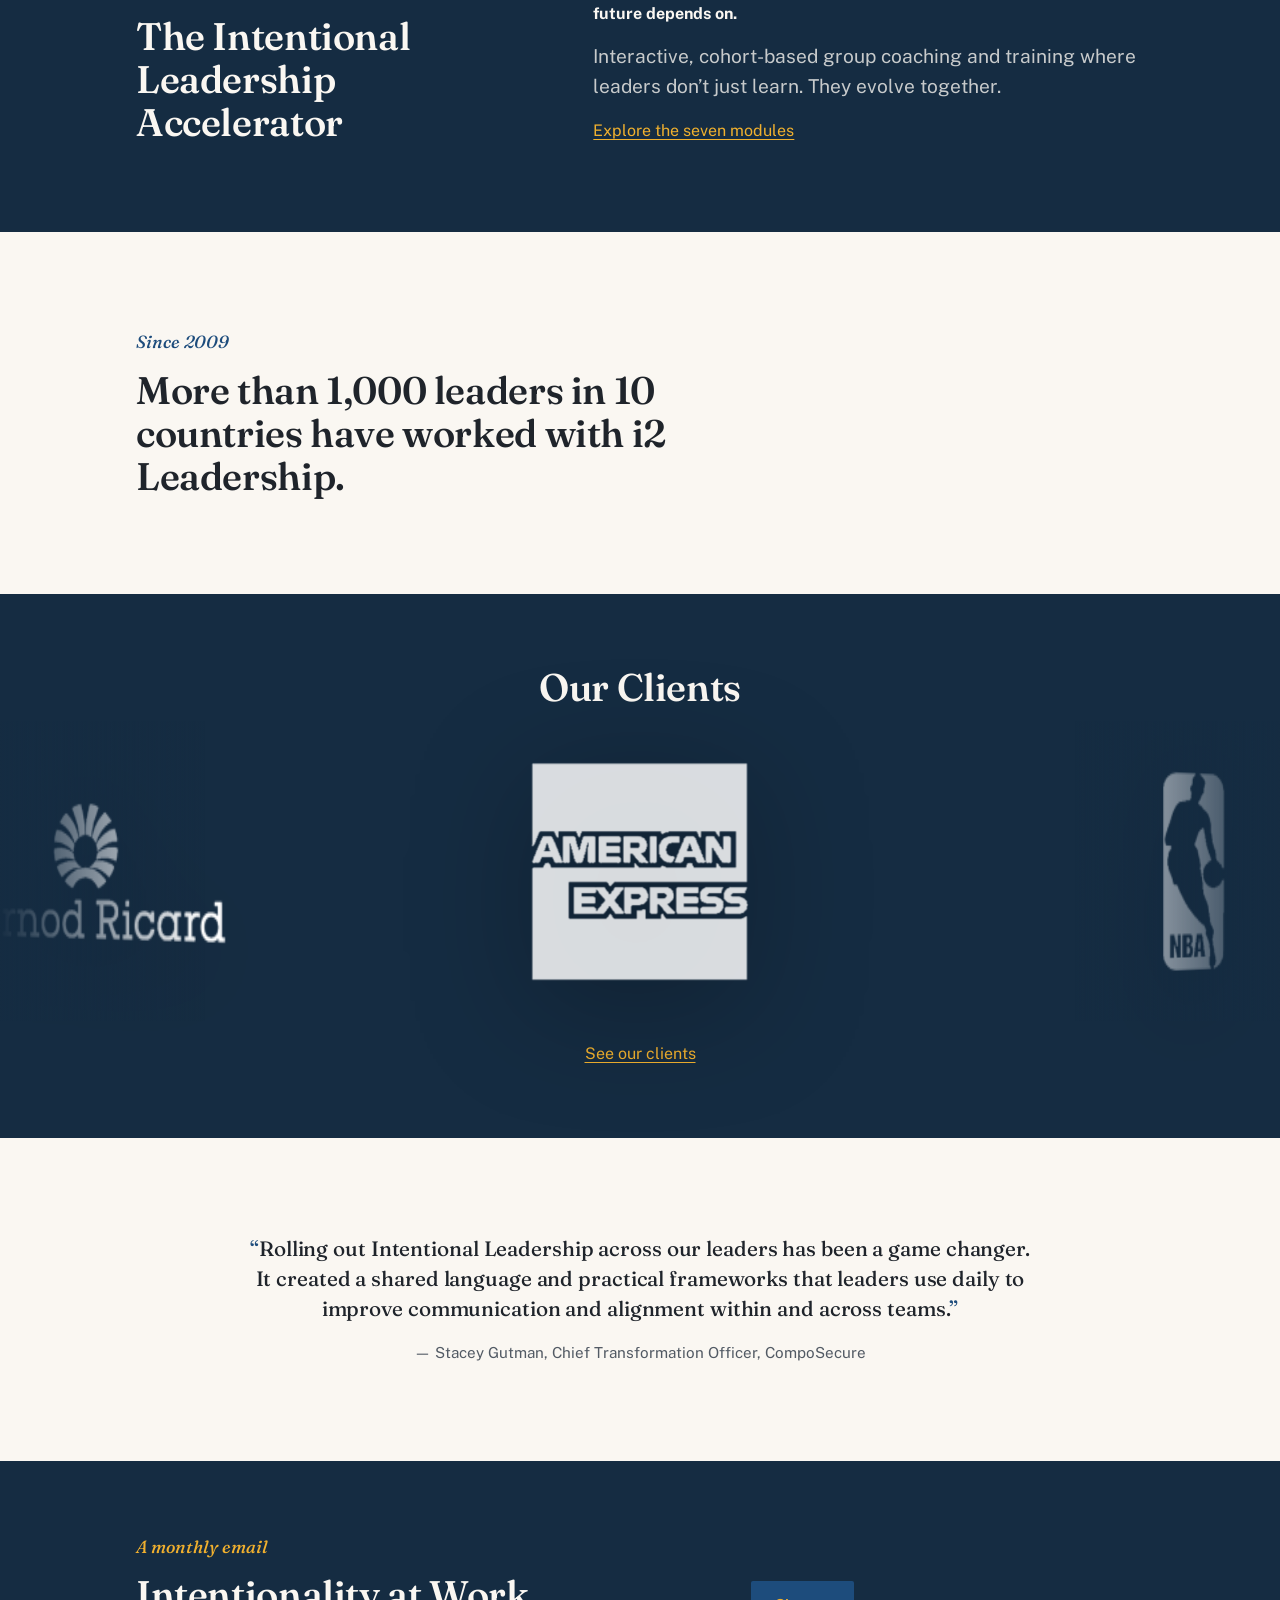
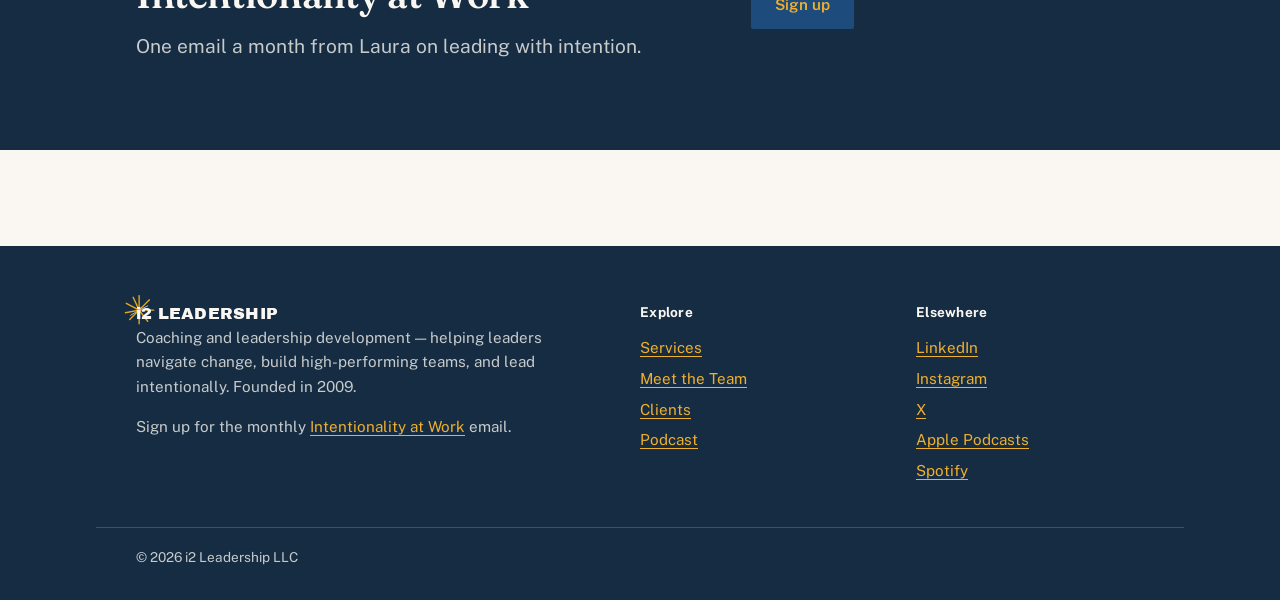
==== commit 0f451fe6: "Add mountain hero background and Laura's photo Home hero now uses the night-mountain illustration be" ====
--- a/index.html
+++ b/index.html
@@ -38,6 +38,7 @@
 </header>
 <main id="main">
 
+<div class="hero-scene">
 <section class="hero wrap">
   <p class="kicker">The leadership requirements have changed.</p>
   <h1 class="hero-headline">
@@ -48,6 +49,7 @@
   </h1>
   <p class="lede">These can&rsquo;t be delegated, to AI or to anyone else. But every one of them can be built. We coach leaders and their teams to meet this moment with clarity, connection, and the confidence to keep growing.</p>
 </section>
+</div>
 
 <section class="section wrap">
   <article class="home-service reveal" id="judgment">
--- a/assets/css/style.css
+++ b/assets/css/style.css
@@ -254,6 +254,22 @@
 /* ---------- Hero (home) ---------- */
 
 .hero { padding-block: calc(var(--space-section) * 0.9) 0; }
+
+/* Home hero scene: the mountain illustration behind a navy scrim.
+   Scrim keeps paper text at >=7:1 over the lightest slopes. */
+.hero-scene {
+  background:
+    linear-gradient(rgba(18, 38, 58, 0.6), rgba(21, 44, 66, 0.8)),
+    url("../img/mountain.webp") center bottom / cover no-repeat,
+    var(--dark);
+}
+.hero-scene .hero {
+  padding-block: calc(var(--space-section) * 1.1) calc(var(--space-section) * 0.9);
+}
+.hero-scene .kicker { color: var(--accent-on-dark); }
+.hero-scene .hero-headline a { color: var(--paper); }
+.hero-scene .hero-headline em { color: var(--accent-on-dark); }
+.hero-scene .lede { color: rgba(250, 247, 242, 0.88); }
 .hero-headline {
   display: flex;
   flex-direction: column;
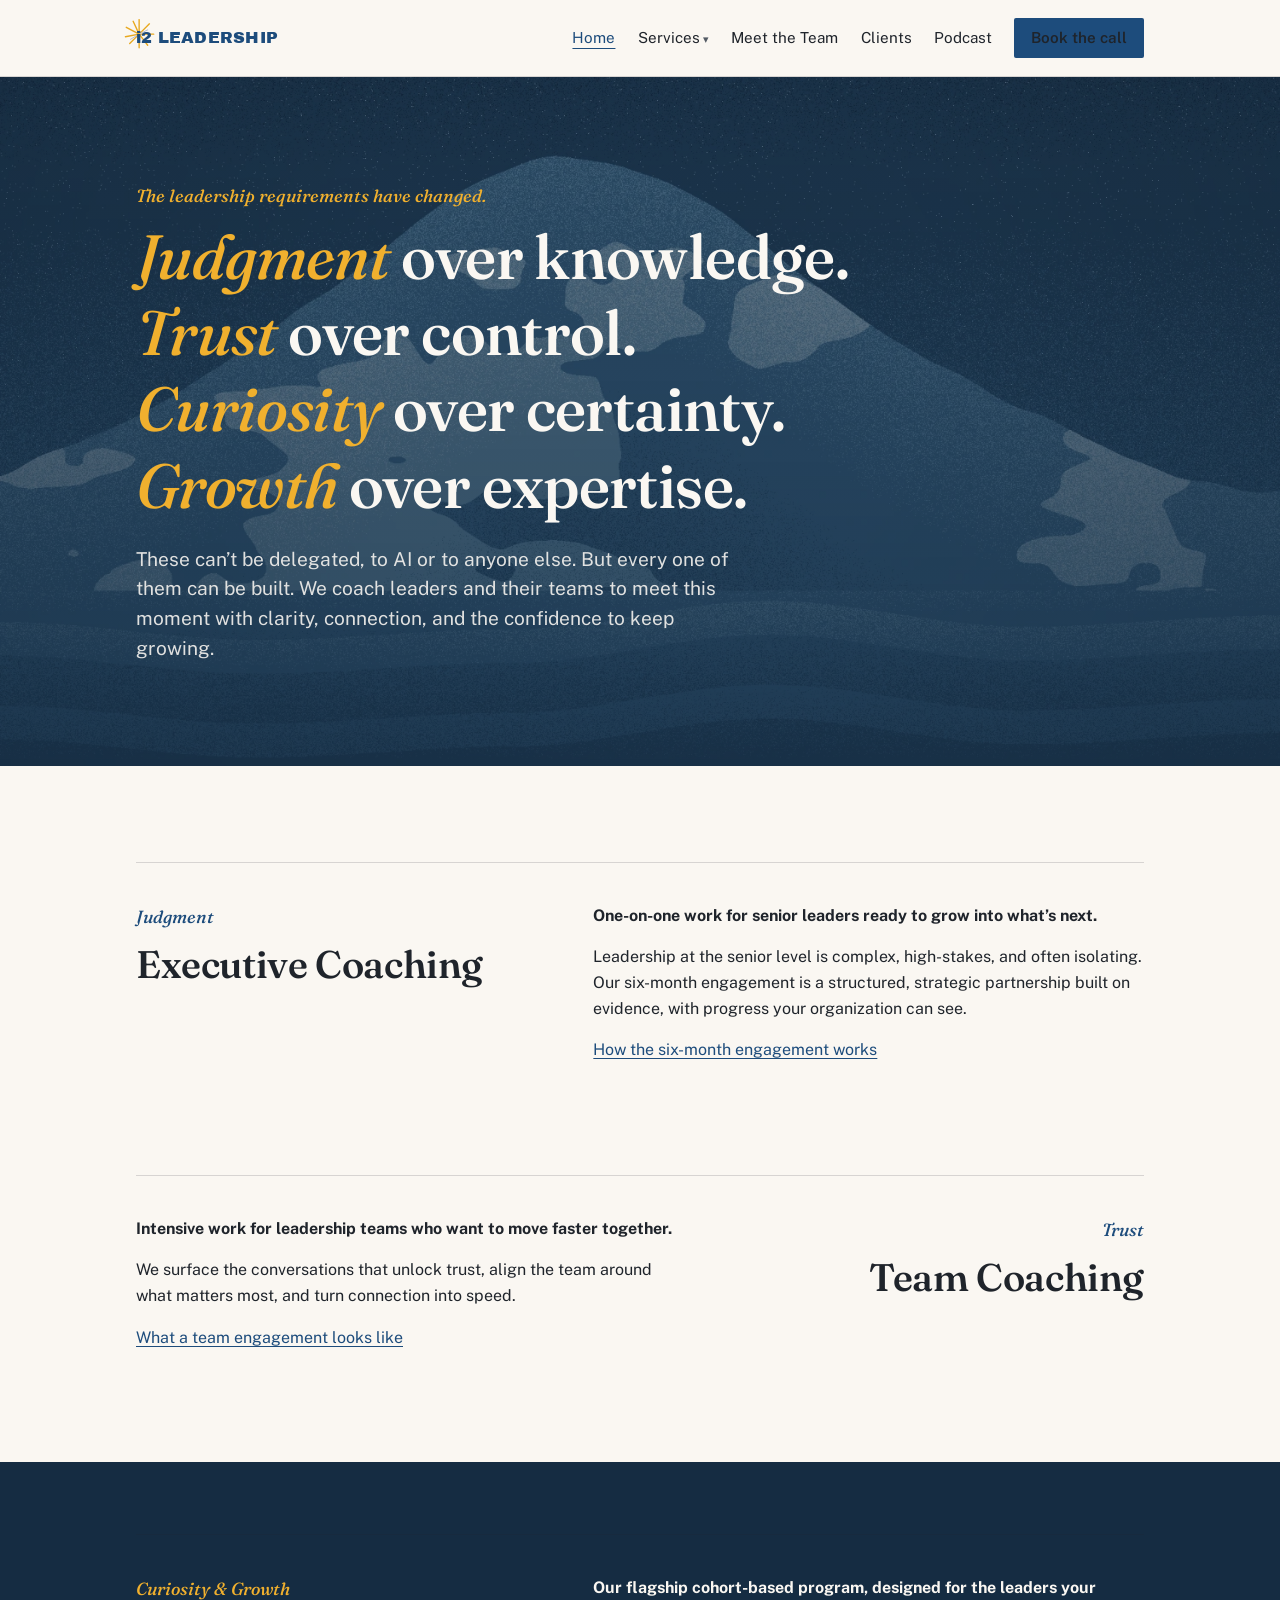
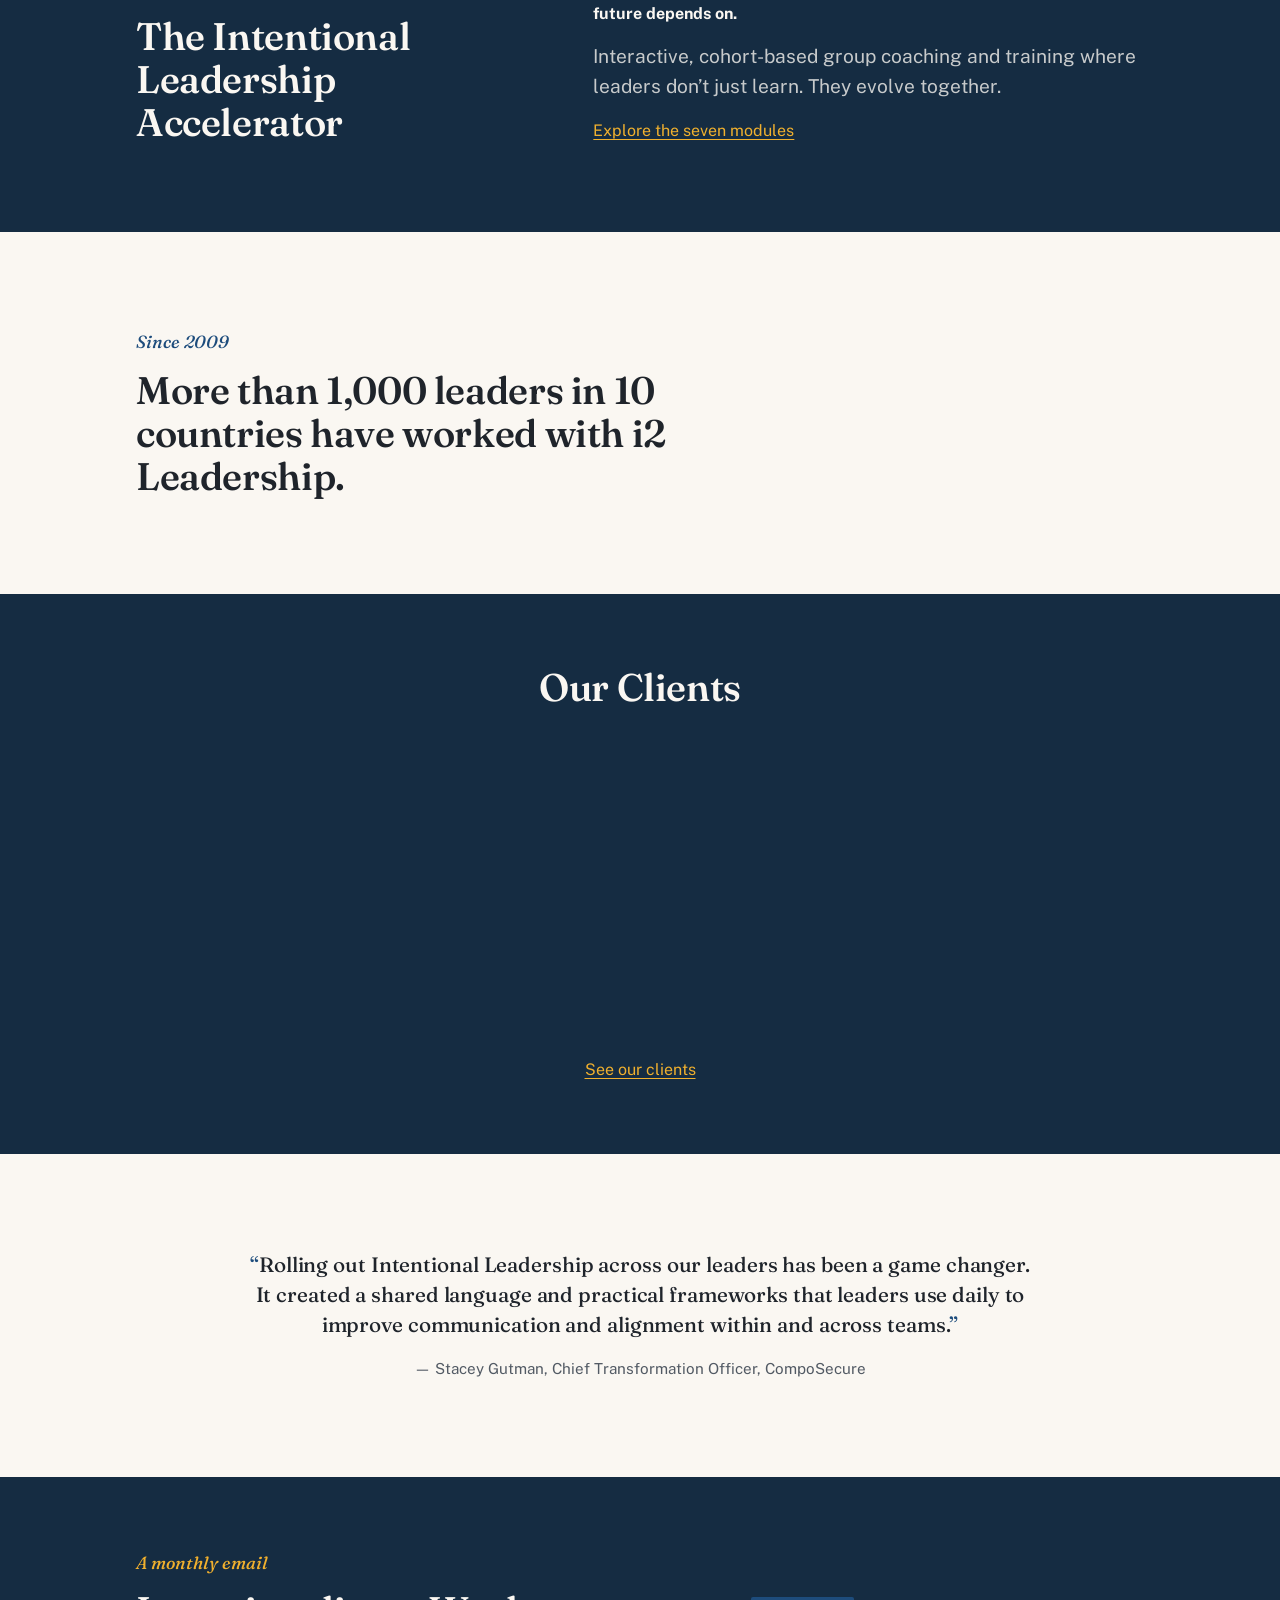
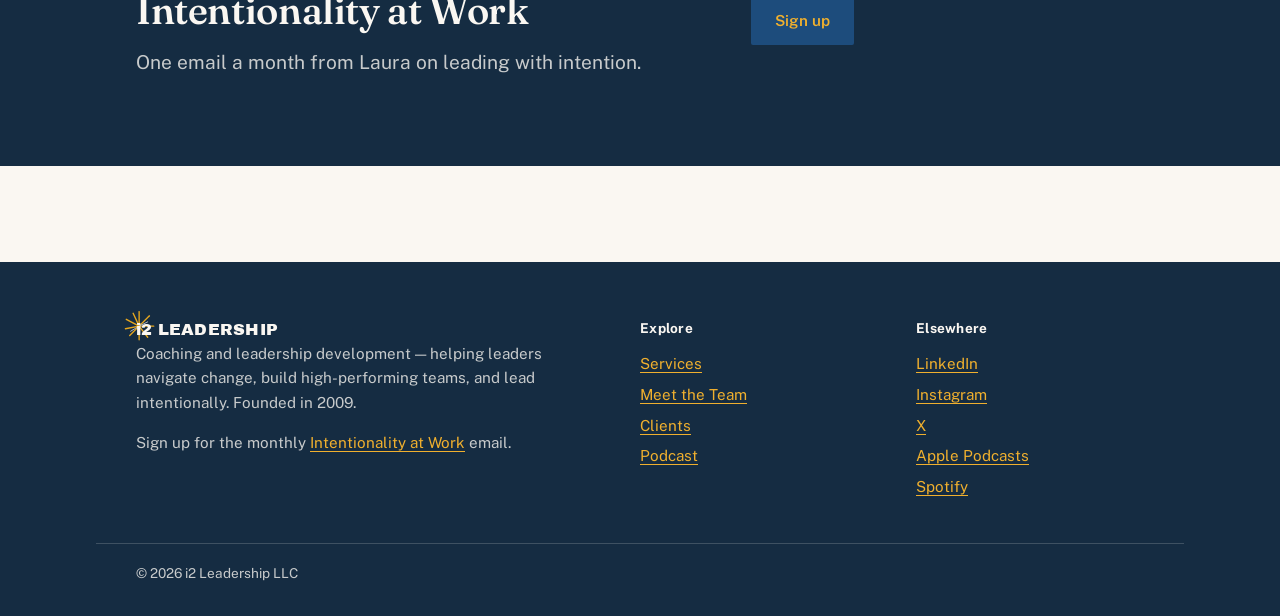
==== commit abe8db4d: "Replace 3D logo ring with marquee along an SVG path Vanilla port of 21st.dev's MarqueeAlongSvgPath (" ====
--- a/index.html
+++ b/index.html
@@ -99,28 +99,64 @@
   <h2 class="measure">More than 1,000 leaders in 10 countries have worked with i2 Leadership.</h2>
 </section>
 
-<section class="band band--dark logo-wall">
+<section class="band band--dark logo-marquee" aria-label="Client and partner logos">
   <div class="wrap"><h2>Our Clients</h2></div>
-  <div class="logo-stage">
-    <div class="logo-ring">
-      <div class="logo-card" style="--ry:0.000deg; --bob-delay:-0.0s"><img src="assets/img/logos/a-01.png" alt="American Express" loading="lazy"></div>
-      <div class="logo-card" style="--ry:25.714deg; --bob-delay:-0.7s"><img src="assets/img/logos/a-02.png" alt="NBA" loading="lazy"></div>
-      <div class="logo-card" style="--ry:51.429deg; --bob-delay:-1.4s"><img src="assets/img/logos/a-03.png" alt="Columbia Business School" loading="lazy"></div>
-      <div class="logo-card" style="--ry:77.143deg; --bob-delay:-2.1s"><img src="assets/img/logos/a-04.png" alt="Juilliard" loading="lazy"></div>
-      <div class="logo-card" style="--ry:102.857deg; --bob-delay:-2.8s"><img src="assets/img/logos/a-05.png" alt="Express Scripts" loading="lazy"></div>
-      <div class="logo-card" style="--ry:128.571deg; --bob-delay:-3.5s"><img src="assets/img/logos/a-06.png" alt="NYC Parks" loading="lazy"></div>
-      <div class="logo-card" style="--ry:154.286deg; --bob-delay:-4.2s"><img src="assets/img/logos/a-07.png" alt="Magnolia Bakery" loading="lazy"></div>
-      <div class="logo-card" style="--ry:180.000deg; --bob-delay:-4.9s"><img src="assets/img/logos/b-01.png" alt="Citibank" loading="lazy"></div>
-      <div class="logo-card" style="--ry:205.714deg; --bob-delay:-5.6s"><img src="assets/img/logos/b-02.png" alt="Constellation Brands" loading="lazy"></div>
-      <div class="logo-card" style="--ry:231.429deg; --bob-delay:-6.3s"><img src="assets/img/logos/b-03.png" alt="The New York Times" loading="lazy"></div>
-      <div class="logo-card" style="--ry:257.143deg; --bob-delay:-7.0s"><img src="assets/img/logos/b-04.png" alt="Univision" loading="lazy"></div>
-      <div class="logo-card" style="--ry:282.857deg; --bob-delay:-7.7s"><img src="assets/img/logos/b-05.png" alt="Macquarie" loading="lazy"></div>
-      <div class="logo-card" style="--ry:308.571deg; --bob-delay:-8.4s"><img src="assets/img/logos/b-06.png" alt="Opera Solutions" loading="lazy"></div>
-      <div class="logo-card" style="--ry:334.286deg; --bob-delay:-9.1s"><img src="assets/img/logos/b-07.png" alt="Pernod Ricard" loading="lazy"></div>
-    </div>
-  </div>
-  <p style="margin:1.25rem 0 0;"><a href="clients.html">See our clients</a></p>
-</section>
+  <div class="lm-viewport">
+    <div class="lm-canvas">
+      <svg class="lm-path-svg" viewBox="0 0 1200 300" aria-hidden="true" focusable="false">
+        <path d="M -80 220 C 240 80, 500 80, 720 160 C 900 224, 1080 170, 1280 100" fill="none" stroke="none"/>
+      </svg>
+        <div class="lm-item" style="--i:0"><img src="assets/img/logos/a-01.png" alt="American Express" loading="lazy"></div>
+        <div class="lm-item" style="--i:1"><img src="assets/img/logos/a-02.png" alt="NBA" loading="lazy"></div>
+        <div class="lm-item" style="--i:2"><img src="assets/img/logos/a-03.png" alt="Columbia Business School" loading="lazy"></div>
+        <div class="lm-item" style="--i:3"><img src="assets/img/logos/a-04.png" alt="Juilliard" loading="lazy"></div>
+        <div class="lm-item" style="--i:4"><img src="assets/img/logos/a-05.png" alt="Express Scripts" loading="lazy"></div>
+        <div class="lm-item" style="--i:5"><img src="assets/img/logos/a-06.png" alt="NYC Parks" loading="lazy"></div>
+        <div class="lm-item" style="--i:6"><img src="assets/img/logos/a-07.png" alt="Magnolia Bakery" loading="lazy"></div>
+        <div class="lm-item" style="--i:7"><img src="assets/img/logos/b-01.png" alt="Citibank" loading="lazy"></div>
+        <div class="lm-item" style="--i:8"><img src="assets/img/logos/b-02.png" alt="Constellation Brands" loading="lazy"></div>
+        <div class="lm-item" style="--i:9"><img src="assets/img/logos/b-03.png" alt="The New York Times" loading="lazy"></div>
+        <div class="lm-item" style="--i:10"><img src="assets/img/logos/b-04.png" alt="Univision" loading="lazy"></div>
+        <div class="lm-item" style="--i:11"><img src="assets/img/logos/b-05.png" alt="Macquarie" loading="lazy"></div>
+        <div class="lm-item" style="--i:12"><img src="assets/img/logos/b-06.png" alt="Opera Solutions" loading="lazy"></div>
+        <div class="lm-item" style="--i:13"><img src="assets/img/logos/b-07.png" alt="Pernod Ricard" loading="lazy"></div>
+    </div>
+  </div>
+  <div class="lm-strip">
+    <div class="lm-track">
+        <img src="assets/img/logos/a-01.png" alt="American Express" loading="lazy">
+        <img src="assets/img/logos/a-02.png" alt="NBA" loading="lazy">
+        <img src="assets/img/logos/a-03.png" alt="Columbia Business School" loading="lazy">
+        <img src="assets/img/logos/a-04.png" alt="Juilliard" loading="lazy">
+        <img src="assets/img/logos/a-05.png" alt="Express Scripts" loading="lazy">
+        <img src="assets/img/logos/a-06.png" alt="NYC Parks" loading="lazy">
+        <img src="assets/img/logos/a-07.png" alt="Magnolia Bakery" loading="lazy">
+        <img src="assets/img/logos/b-01.png" alt="Citibank" loading="lazy">
+        <img src="assets/img/logos/b-02.png" alt="Constellation Brands" loading="lazy">
+        <img src="assets/img/logos/b-03.png" alt="The New York Times" loading="lazy">
+        <img src="assets/img/logos/b-04.png" alt="Univision" loading="lazy">
+        <img src="assets/img/logos/b-05.png" alt="Macquarie" loading="lazy">
+        <img src="assets/img/logos/b-06.png" alt="Opera Solutions" loading="lazy">
+        <img src="assets/img/logos/b-07.png" alt="Pernod Ricard" loading="lazy">
+        <img src="assets/img/logos/a-01.png" alt="" class="lm-dup" aria-hidden="true" loading="lazy">
+        <img src="assets/img/logos/a-02.png" alt="" class="lm-dup" aria-hidden="true" loading="lazy">
+        <img src="assets/img/logos/a-03.png" alt="" class="lm-dup" aria-hidden="true" loading="lazy">
+        <img src="assets/img/logos/a-04.png" alt="" class="lm-dup" aria-hidden="true" loading="lazy">
+        <img src="assets/img/logos/a-05.png" alt="" class="lm-dup" aria-hidden="true" loading="lazy">
+        <img src="assets/img/logos/a-06.png" alt="" class="lm-dup" aria-hidden="true" loading="lazy">
+        <img src="assets/img/logos/a-07.png" alt="" class="lm-dup" aria-hidden="true" loading="lazy">
+        <img src="assets/img/logos/b-01.png" alt="" class="lm-dup" aria-hidden="true" loading="lazy">
+        <img src="assets/img/logos/b-02.png" alt="" class="lm-dup" aria-hidden="true" loading="lazy">
+        <img src="assets/img/logos/b-03.png" alt="" class="lm-dup" aria-hidden="true" loading="lazy">
+        <img src="assets/img/logos/b-04.png" alt="" class="lm-dup" aria-hidden="true" loading="lazy">
+        <img src="assets/img/logos/b-05.png" alt="" class="lm-dup" aria-hidden="true" loading="lazy">
+        <img src="assets/img/logos/b-06.png" alt="" class="lm-dup" aria-hidden="true" loading="lazy">
+        <img src="assets/img/logos/b-07.png" alt="" class="lm-dup" aria-hidden="true" loading="lazy">
+    </div>
+  </div>
+  <p class="lm-link"><a href="clients.html">See our clients</a></p>
+</section>
+<script src="assets/js/logo-marquee.js" defer></script>
 
 <section class="section wrap reveal">
   <blockquote class="quote quote--wide">
--- a/assets/css/style.css
+++ b/assets/css/style.css
@@ -528,86 +528,112 @@
 .linklist a:hover { transform: translateY(-2px); }
 .linklist a.is-primary { background: var(--accent); color: #fff; border-color: var(--accent); }
 
-/* ---------- Client logo wall (3D carousel, from the Client Logo Wall design) ---------- */
-
-.logo-wall {
-  --lw-radius: 701px;
-  --lw-card-w: 320px;
-  --lw-card-h: 200px;
+/* ---------- Logo marquee along an SVG path ----------
+   Vanilla port of 21st.dev's MarqueeAlongSvgPath: each item follows the
+   path via offset-path/offset-distance with staggered negative delays;
+   the fixed-size canvas scales to the viewport like the component's
+   `responsive` mode. Wrap-around happens off-canvas, so it loops
+   seamlessly. Falls back to a flat strip marquee on small screens or
+   where offset-path is unsupported, and to a static grid under
+   prefers-reduced-motion. */
+
+.logo-marquee {
+  --lm-dur: 44s;
+  --lm-n: 14;
   text-align: center;
   overflow: hidden;
 }
-.logo-wall h2 { margin-bottom: 0.75rem; }
-.logo-stage {
+.logo-marquee h2 { margin-bottom: 0.5rem; }
+
+.lm-viewport {
+  position: relative;
   width: 100%;
+  overflow: hidden;
+}
+.lm-canvas {
+  position: relative;
+  width: 1200px;
   height: 300px;
-  perspective: 1400px;
-  perspective-origin: 50% 50%;
-  position: relative;
-}
-.logo-ring {
+  transform-origin: top left;
+}
+.lm-path-svg {
   position: absolute;
-  left: 50%;
-  top: 50%;
-  transform-style: preserve-3d;
-  animation: lw-spin 70s linear infinite;
-}
-.logo-card {
+  inset: 0;
+  width: 100%;
+  height: 100%;
+}
+.lm-item {
   position: absolute;
-  left: calc(var(--lw-card-w) / -2);
-  top: calc(var(--lw-card-h) / -2);
-  width: var(--lw-card-w);
-  height: var(--lw-card-h);
+  top: 0;
+  left: 0;
+  width: 118px;
+  height: 66px;
   display: flex;
   align-items: center;
   justify-content: center;
-  backface-visibility: hidden;
-  transform: rotateY(var(--ry)) translateZ(var(--lw-radius));
-}
-.logo-card img {
-  max-width: 62%;
-  max-height: 54%;
+  offset-path: path("M -80 220 C 240 80, 500 80, 720 160 C 900 224, 1080 170, 1280 100");
+  offset-rotate: 0deg;
+  animation: lm-travel var(--lm-dur) linear infinite;
+  animation-delay: calc(var(--i) / var(--lm-n) * var(--lm-dur) * -1);
+}
+@keyframes lm-travel {
+  from { offset-distance: 0%; }
+  to { offset-distance: 100%; }
+}
+
+/* Muted at rest, full strength on hover */
+.lm-item img,
+.lm-track img {
+  max-width: 100%;
+  max-height: 100%;
   object-fit: contain;
-  filter: drop-shadow(0 12px 30px rgba(0, 0, 0, 0.35));
-  animation: lw-bob 2.6s ease-in-out var(--bob-delay, 0s) infinite alternate;
-}
-/* edge fades so cards enter and leave softly (same navy as the band) */
-.logo-stage::before,
-.logo-stage::after {
-  content: "";
-  position: absolute;
-  top: 0;
-  bottom: 0;
-  width: 16%;
-  z-index: 2;
-  pointer-events: none;
-}
-.logo-stage::before { left: 0; background: linear-gradient(90deg, var(--dark), rgba(21, 44, 66, 0)); }
-.logo-stage::after { right: 0; background: linear-gradient(270deg, var(--dark), rgba(21, 44, 66, 0)); }
-
-@keyframes lw-spin { from { transform: rotateY(0deg); } to { transform: rotateY(-360deg); } }
-@keyframes lw-bob { from { transform: translateY(-7px); } to { transform: translateY(7px); } }
-
-@media (max-width: 52rem) {
-  .logo-wall { --lw-radius: 430px; --lw-card-w: 200px; --lw-card-h: 130px; }
-  .logo-stage { height: 220px; }
-}
-
-/* Reduced motion: a still, wrapped grid of the same logos */
+  filter: grayscale(1) opacity(0.55);
+  transition: filter 0.3s ease;
+}
+.lm-item img:hover,
+.lm-track img:hover { filter: grayscale(0) opacity(1); }
+
+/* Pause the flow while inspecting a logo */
+.logo-marquee:hover .lm-item,
+.logo-marquee:hover .lm-track { animation-play-state: paused; }
+
+.lm-link { margin: 1.25rem 0 0; }
+
+/* Flat strip fallback (mobile / no offset-path support) */
+.lm-strip { display: none; overflow: hidden; }
+.lm-track {
+  display: flex;
+  align-items: center;
+  gap: 3rem;
+  width: max-content;
+  padding: 1.5rem 0;
+  animation: lm-scroll 32s linear infinite;
+}
+.lm-track img { height: 44px; width: auto; max-width: 130px; }
+@keyframes lm-scroll { to { transform: translateX(-50%); } }
+
+@media (max-width: 40rem) {
+  .lm-viewport { display: none; }
+  .lm-strip { display: block; }
+}
+@supports not (offset-path: path("M 0 0 L 10 10")) {
+  .lm-viewport { display: none; }
+  .lm-strip { display: block; }
+}
+
+/* Reduced motion: everything stops; logos become a still, wrapped grid */
 @media (prefers-reduced-motion: reduce) {
-  .logo-stage { height: auto; perspective: none; padding: 1rem 0; }
-  .logo-stage::before, .logo-stage::after { display: none; }
-  .logo-ring {
-    position: static;
+  .lm-viewport { display: none; }
+  .lm-strip { display: block; }
+  .lm-track {
     animation: none;
-    transform: none;
-    display: flex;
+    width: auto;
     flex-wrap: wrap;
     justify-content: center;
     gap: 1.5rem 2.5rem;
   }
-  .logo-card { position: static; transform: none; width: 9rem; height: 4.5rem; }
-  .logo-card img { animation: none; max-width: 100%; max-height: 100%; }
+  .lm-track .lm-dup { display: none; }
+  .lm-track img { filter: grayscale(0) opacity(0.85); }
 }
 
 /* ---------- Footer ---------- */
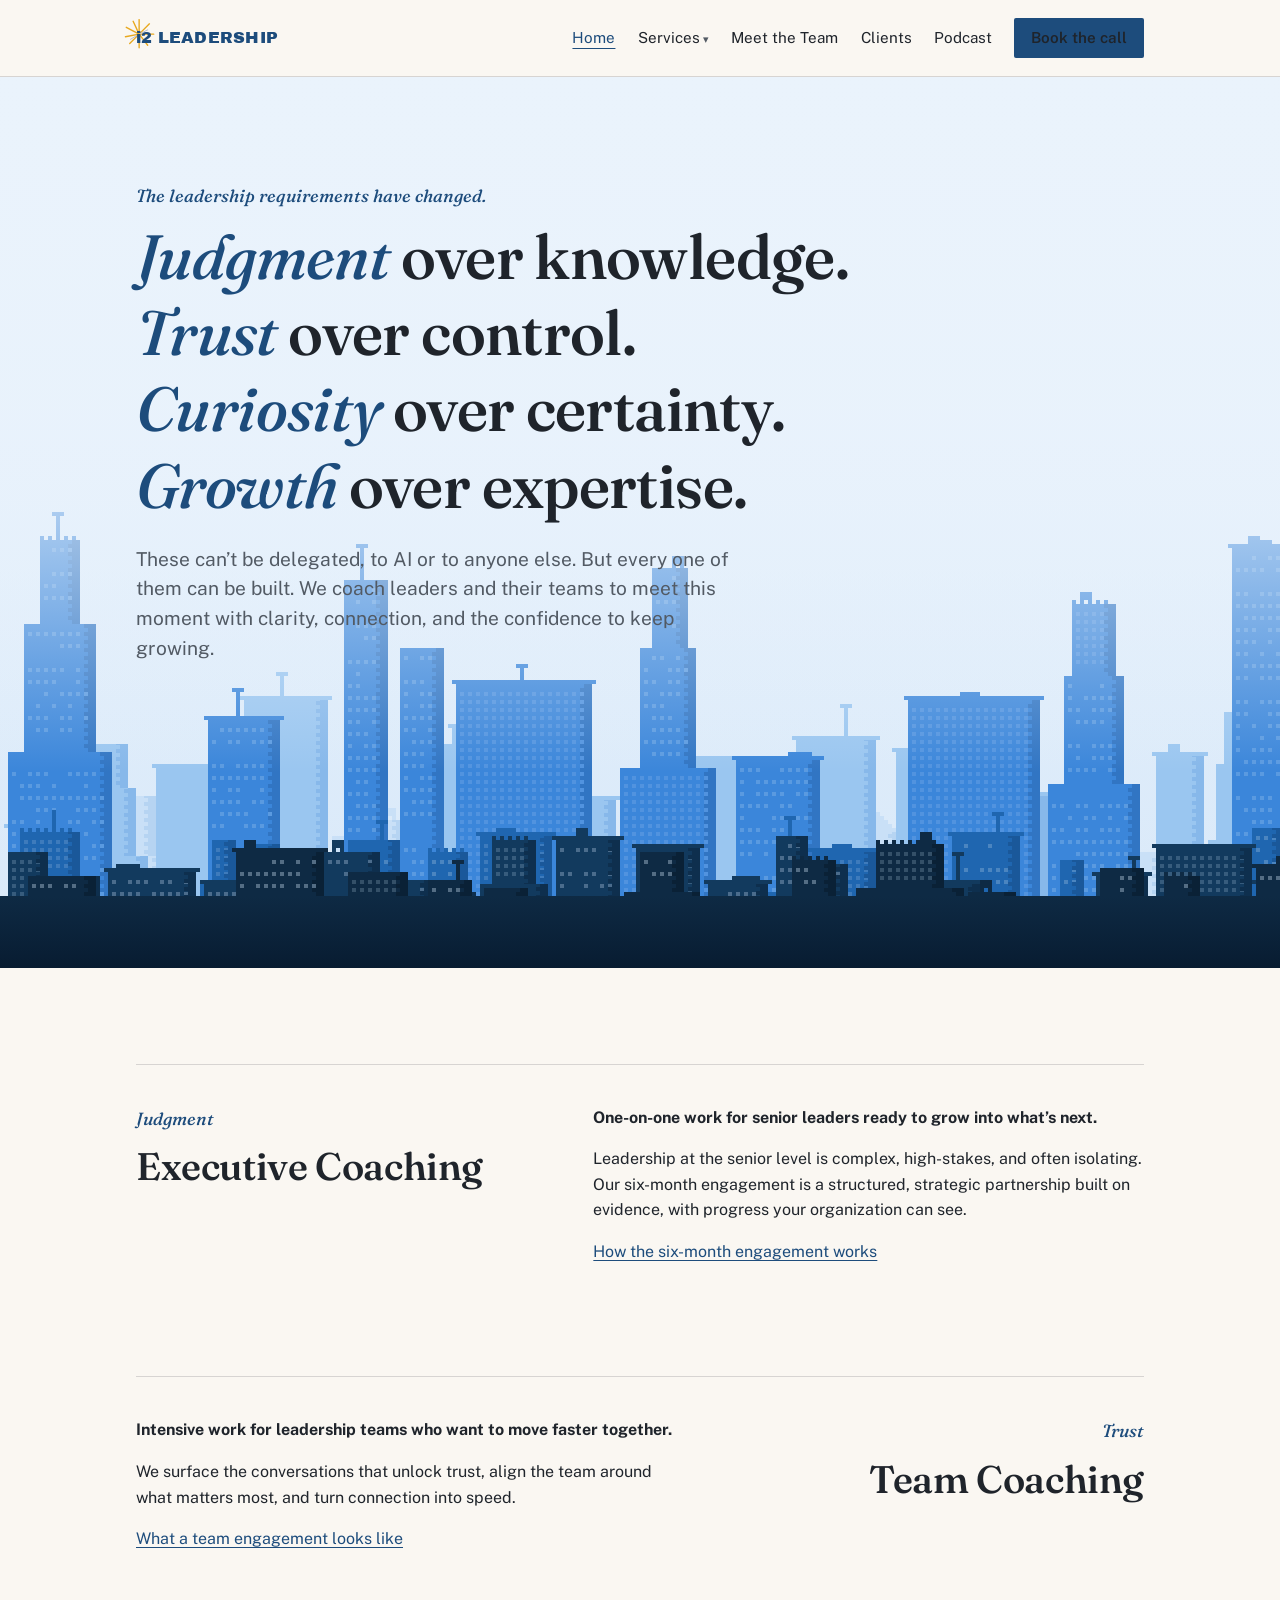
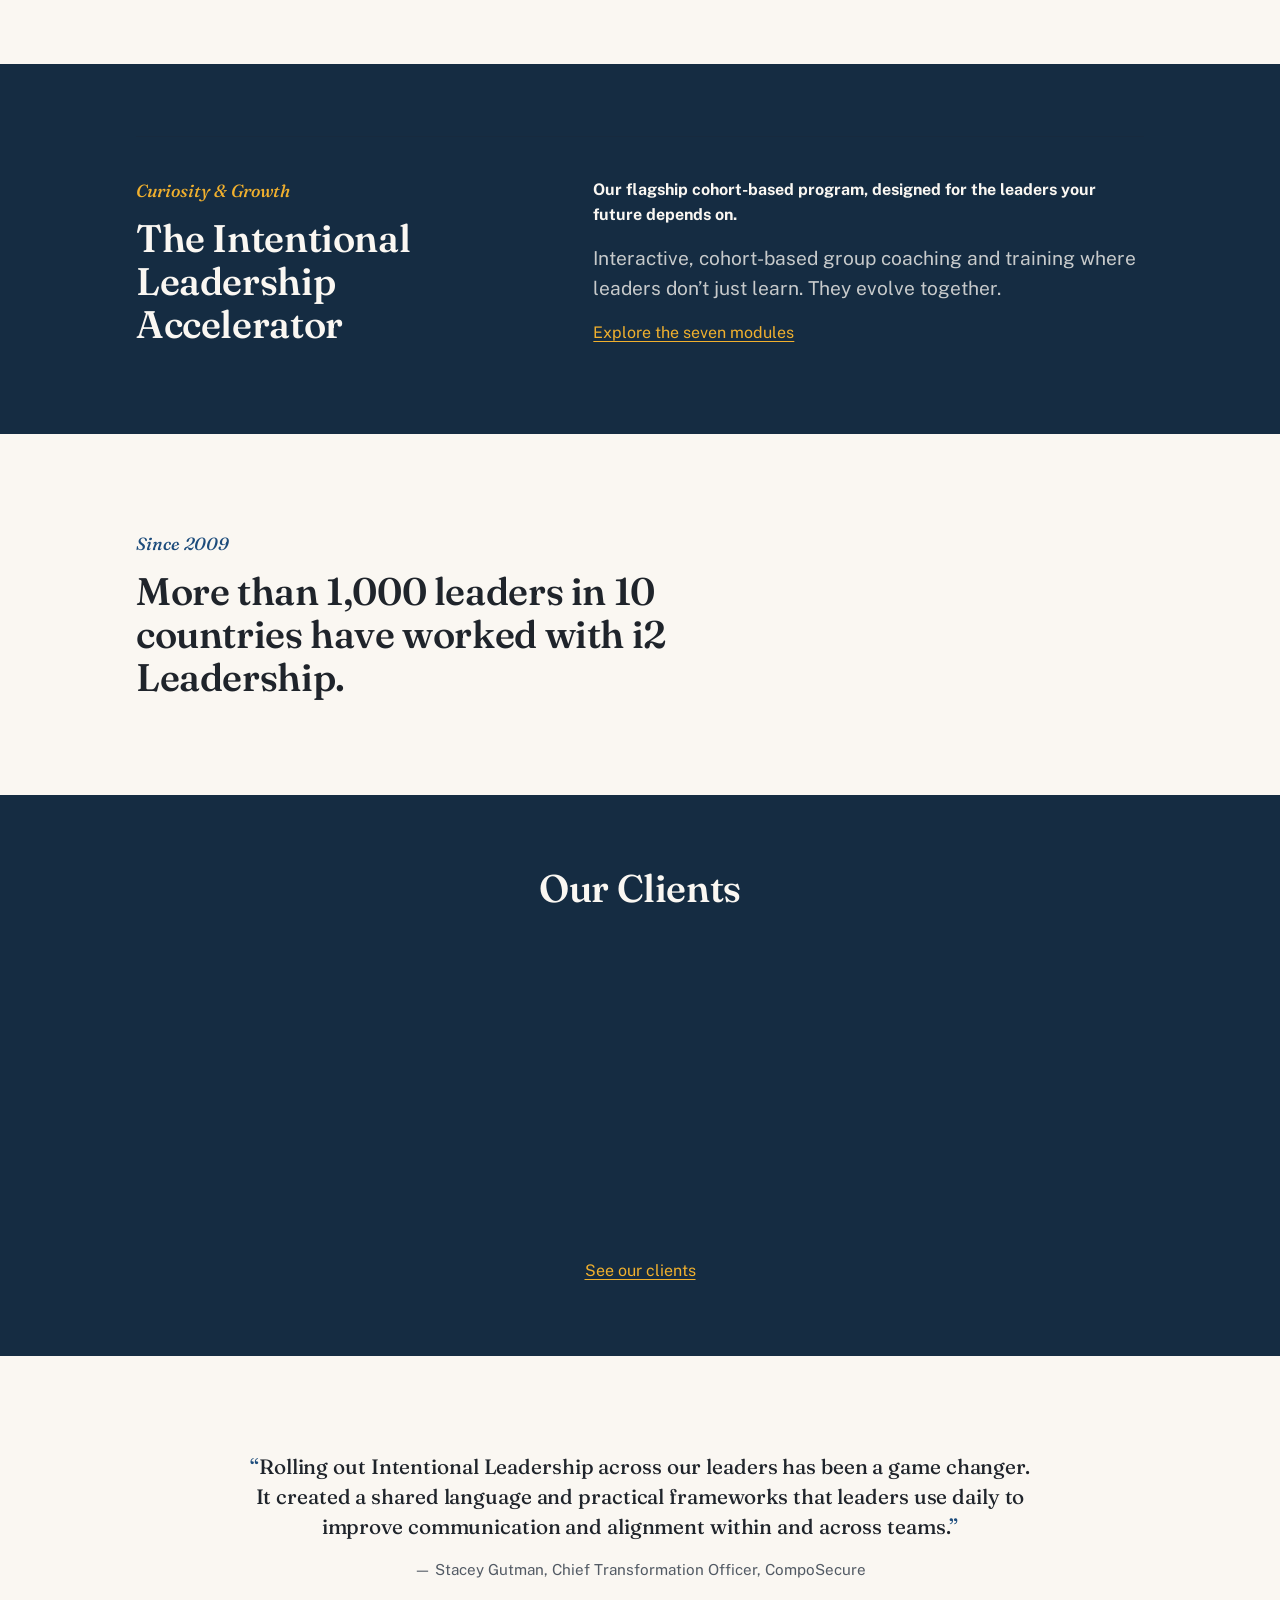
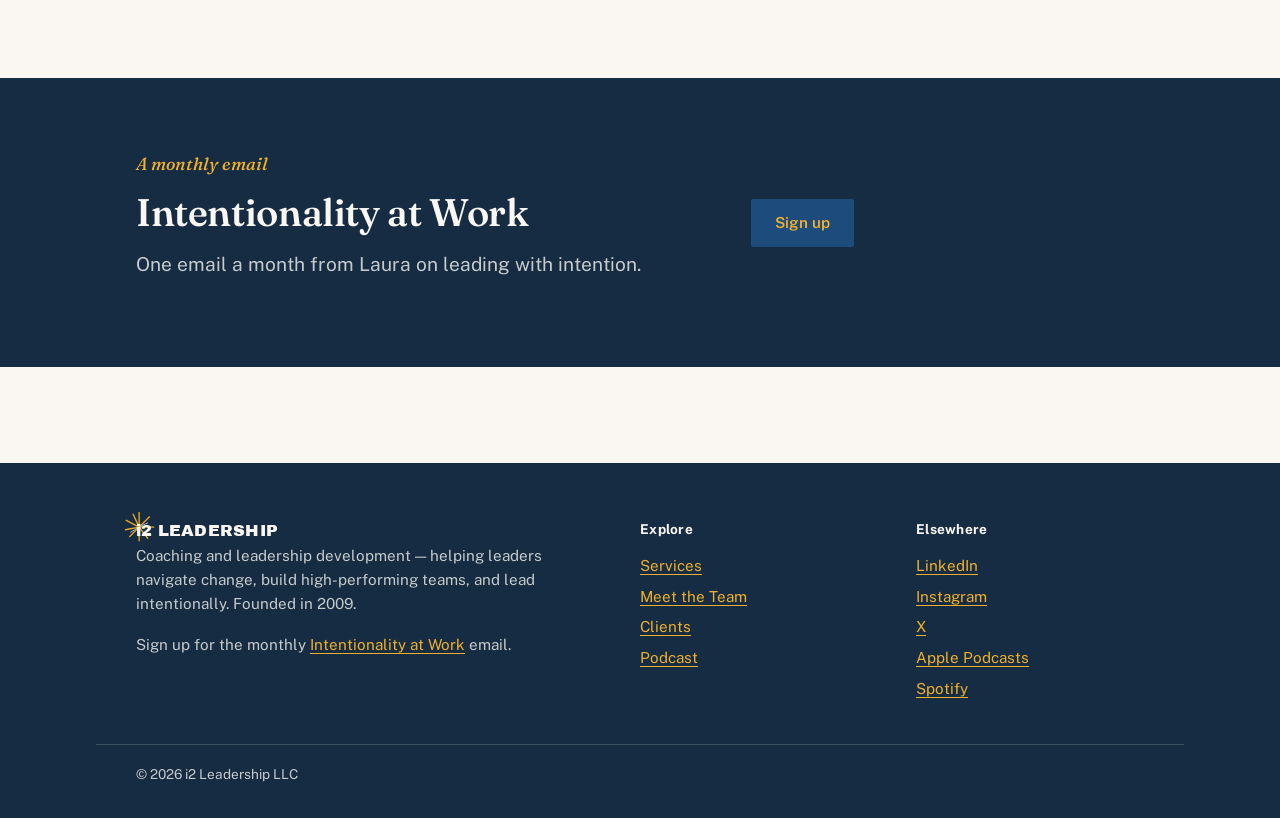
==== commit df71ae95: "Home hero: animated city-skyline parallax backdrop from Mountain Vista design Replaces the static mo" ====
--- a/index.html
+++ b/index.html
@@ -38,7 +38,22 @@
 </header>
 <main id="main">
 
-<div class="hero-scene">
+<div class="hero-parallax">
+  <div class="hp-scene" aria-hidden="true">
+    <div class="hp-layer hp-layer--c6"></div>
+    <div class="hp-layer hp-layer--c5"></div>
+    <div class="hp-layer hp-layer--c4"></div>
+    <div class="hp-haze"></div>
+    <div class="hp-flier hp-flier--bird" data-speed="10"></div>
+    <div class="hp-flier hp-flier--bird2" data-speed="12"></div>
+    <div class="hp-flier hp-flier--heli" data-speed="42"></div>
+    <div class="hp-flier hp-flier--plane" data-speed="75"></div>
+    <div class="hp-flier hp-flier--bird3" data-speed="15"></div>
+    <div class="hp-layer hp-layer--c3"></div>
+    <div class="hp-layer hp-layer--c2"></div>
+    <div class="hp-layer hp-layer--c1"></div>
+    <div class="hp-ground"></div>
+  </div>
 <section class="hero wrap">
   <p class="kicker">The leadership requirements have changed.</p>
   <h1 class="hero-headline">
@@ -50,6 +65,7 @@
   <p class="lede">These can&rsquo;t be delegated, to AI or to anyone else. But every one of them can be built. We coach leaders and their teams to meet this moment with clarity, connection, and the confidence to keep growing.</p>
 </section>
 </div>
+<script src="assets/js/parallax.js" defer></script>
 
 <section class="section wrap">
   <article class="home-service reveal" id="judgment">
--- a/assets/css/style.css
+++ b/assets/css/style.css
@@ -255,21 +255,81 @@
 
 .hero { padding-block: calc(var(--space-section) * 0.9) 0; }
 
-/* Home hero scene: the mountain illustration behind a navy scrim.
-   Scrim keeps paper text at >=7:1 over the lightest slopes. */
-.hero-scene {
-  background:
-    linear-gradient(rgba(18, 38, 58, 0.6), rgba(21, 44, 66, 0.8)),
-    url("../img/mountain.webp") center bottom / cover no-repeat,
-    var(--dark);
-}
-.hero-scene .hero {
-  padding-block: calc(var(--space-section) * 1.1) calc(var(--space-section) * 0.9);
-}
-.hero-scene .kicker { color: var(--accent-on-dark); }
-.hero-scene .hero-headline a { color: var(--paper); }
-.hero-scene .hero-headline em { color: var(--accent-on-dark); }
-.hero-scene .lede { color: rgba(250, 247, 242, 0.88); }
+/* Home hero scene: "Mountain Vista Parallax" city skyline. Six pixel-art
+   skyline layers loop behind the hero copy — far layers slowest — with an
+   atmospheric haze between the far and near layers that keeps ink text
+   >=4.5:1 over the distant towers. Every skyline SVG tile is 1600px wide,
+   so the loop is a plain translateX(-1600px); fliers are launched by
+   assets/js/parallax.js. */
+.hero-parallax {
+  position: relative;
+  overflow: hidden;
+  background: linear-gradient(180deg, #eaf3fc 0%, #d9e9f9 100%);
+}
+.hp-scene { position: absolute; inset: 0; z-index: 0; }
+.hp-layer {
+  position: absolute;
+  top: 0;
+  bottom: 0;
+  left: 0;
+  width: calc(100% + 1600px);
+  background-repeat: repeat-x;
+  background-position: 0 bottom;
+  image-rendering: pixelated;
+  animation: hp-scroll linear infinite;
+}
+@keyframes hp-scroll {
+  from { transform: translateX(0); }
+  to { transform: translateX(-1600px); }
+}
+.hp-layer--c6 { z-index: 1; background-image: url("../img/parallax/city6.svg"); background-size: auto 222px; animation-duration: 120s; }
+.hp-layer--c5 { z-index: 1; background-image: url("../img/parallax/city5.svg"); background-size: auto 311px; animation-duration: 95s; }
+.hp-layer--c4 { z-index: 1; background-image: url("../img/parallax/city4.svg"); background-size: auto 468px; animation-duration: 75s; }
+.hp-layer--c3 { z-index: 3; background-image: url("../img/parallax/city3.svg"); background-size: auto 158px; animation-duration: 55s; }
+.hp-layer--c2 { z-index: 4; background-image: url("../img/parallax/city2.svg"); background-size: auto 145px; animation-duration: 30s; }
+.hp-layer--c1 { z-index: 5; background-image: url("../img/parallax/city1.svg"); background-size: auto 136px; animation-duration: 20s; }
+.hp-haze {
+  position: absolute;
+  inset: 0;
+  z-index: 2;
+  background: linear-gradient(180deg,
+    rgba(234, 243, 252, 0.94) 0%,
+    rgba(234, 243, 252, 0.72) 45%,
+    rgba(234, 243, 252, 0) 78%);
+}
+.hp-flier {
+  position: absolute;
+  left: -140px;
+  z-index: 2;
+  background-repeat: no-repeat;
+  background-size: contain;
+  background-position: center bottom;
+  image-rendering: pixelated;
+  visibility: hidden;
+}
+.hp-flier--bird  { bottom: 340px; width: 64px; height: 28px; background-image: url("../img/parallax/bird.svg"); }
+.hp-flier--bird2 { bottom: 430px; width: 40px; height: 24px; background-image: url("../img/parallax/bird2.svg"); }
+.hp-flier--heli  { top: 20%; width: 90px; height: 36px; background-image: url("../img/parallax/heli.svg"); }
+.hp-flier--plane { top: 9%; width: 70px; height: 22px; background-image: url("../img/parallax/plane.svg"); }
+.hp-flier--bird3 { top: 34%; width: 36px; height: 14px; background-image: url("../img/parallax/bird3.svg"); }
+.hp-ground {
+  position: absolute;
+  left: 0;
+  right: 0;
+  bottom: 0;
+  height: 72px;
+  z-index: 5;
+  background: linear-gradient(180deg, #0e2a44, #081c31);
+}
+.hero-parallax .hero {
+  position: relative;
+  z-index: 1;
+  padding-block: calc(var(--space-section) * 1.1) 18rem;
+}
+@media (prefers-reduced-motion: reduce) {
+  .hp-layer { animation: none; }
+  .hp-flier { display: none; }
+}
 .hero-headline {
   display: flex;
   flex-direction: column;
@@ -636,6 +696,117 @@
   .lm-track img { filter: grayscale(0) opacity(0.85); }
 }
 
+/* ---------- Client wall hero (from the i2 Leadership Hero design) ----------
+   Six rows of logo tiles drift horizontally at different speeds while a
+   perspective warp curves the wall away from center (assets/js/client-wall.js
+   drives the transforms). Vignettes keep the centered copy readable. */
+
+.client-wall {
+  --cw-tile-w: max(calc((100vw - 60px) / 6.2), 190px);
+  --cw-tile-h: calc(var(--cw-tile-w) / 1.6);
+  position: relative;
+  height: calc(100vh - 4.2rem);
+  min-height: 640px;
+  overflow: hidden;
+  background: var(--dark);
+}
+.cw-wall {
+  position: absolute;
+  top: -3%;
+  bottom: -3%;
+  left: -30px;
+  right: -30px;
+  perspective: 1400px;
+  perspective-origin: 50% 50%;
+  transform-style: preserve-3d;
+}
+.cw-row {
+  position: absolute;
+  left: 0;
+  top: calc(var(--cw-i) * (var(--cw-tile-h) + 14px));
+  display: flex;
+  gap: 14px;
+  will-change: transform;
+  transform-style: preserve-3d;
+}
+.cw-tile {
+  flex: 0 0 auto;
+  width: var(--cw-tile-w);
+  aspect-ratio: 16 / 10;
+  will-change: transform;
+  transform-style: preserve-3d;
+}
+.cw-card {
+  width: 100%;
+  height: 100%;
+  border-radius: 8px;
+  overflow: hidden;
+  border: 1px solid rgba(250, 247, 242, 0.09);
+  background: rgba(250, 247, 242, 0.05);
+  filter: brightness(0.55);
+  transform: translateZ(0);
+  transition: filter 0.45s ease-in-out, transform 0.45s ease-in-out;
+  display: flex;
+  align-items: center;
+  justify-content: center;
+}
+.cw-card:hover { filter: brightness(1); transform: translateZ(28px); }
+.cw-card img {
+  max-width: 72%;
+  max-height: 46%;
+  object-fit: contain;
+  opacity: 0.92;
+  filter: brightness(0) invert(1);
+}
+.cw-vignette {
+  position: absolute;
+  inset: 0;
+  pointer-events: none;
+  background:
+    radial-gradient(62% 56% at 50% 46%, rgba(21, 44, 66, 0.84) 0%, rgba(21, 44, 66, 0.48) 54%, rgba(21, 44, 66, 0) 78%),
+    radial-gradient(120% 120% at 50% 50%, rgba(21, 44, 66, 0) 38%, rgba(21, 44, 66, 0.78) 100%);
+}
+.cw-content {
+  position: absolute;
+  inset: 0;
+  z-index: 2;
+  display: flex;
+  flex-direction: column;
+  align-items: center;
+  justify-content: center;
+  text-align: center;
+  padding: 0 24px;
+  pointer-events: none;
+}
+.cw-content h1 {
+  margin: 0;
+  max-width: 820px;
+  font-size: clamp(2.5rem, 5.4vw, 4.4rem);
+  line-height: 1.07;
+  color: var(--paper);
+  text-wrap: balance;
+}
+.cw-content .lede {
+  margin: 1.6rem 0 0;
+  max-width: 560px;
+  color: rgba(250, 247, 242, 0.85);
+  text-wrap: pretty;
+}
+.button--paper {
+  pointer-events: auto;
+  margin-top: 2.5rem;
+  padding: 1.05rem 2.5rem;
+  border-radius: 6px;
+  background: var(--paper);
+  color: var(--dark);
+  font-size: 1rem;
+}
+.button--paper:hover { background: #fff; }
+@media (prefers-reduced-motion: reduce) {
+  .cw-card { transition: none; }
+  .cw-card:hover { transform: translateZ(0); }
+}
+
 /* ---------- Footer ---------- */
 
 .site-footer {
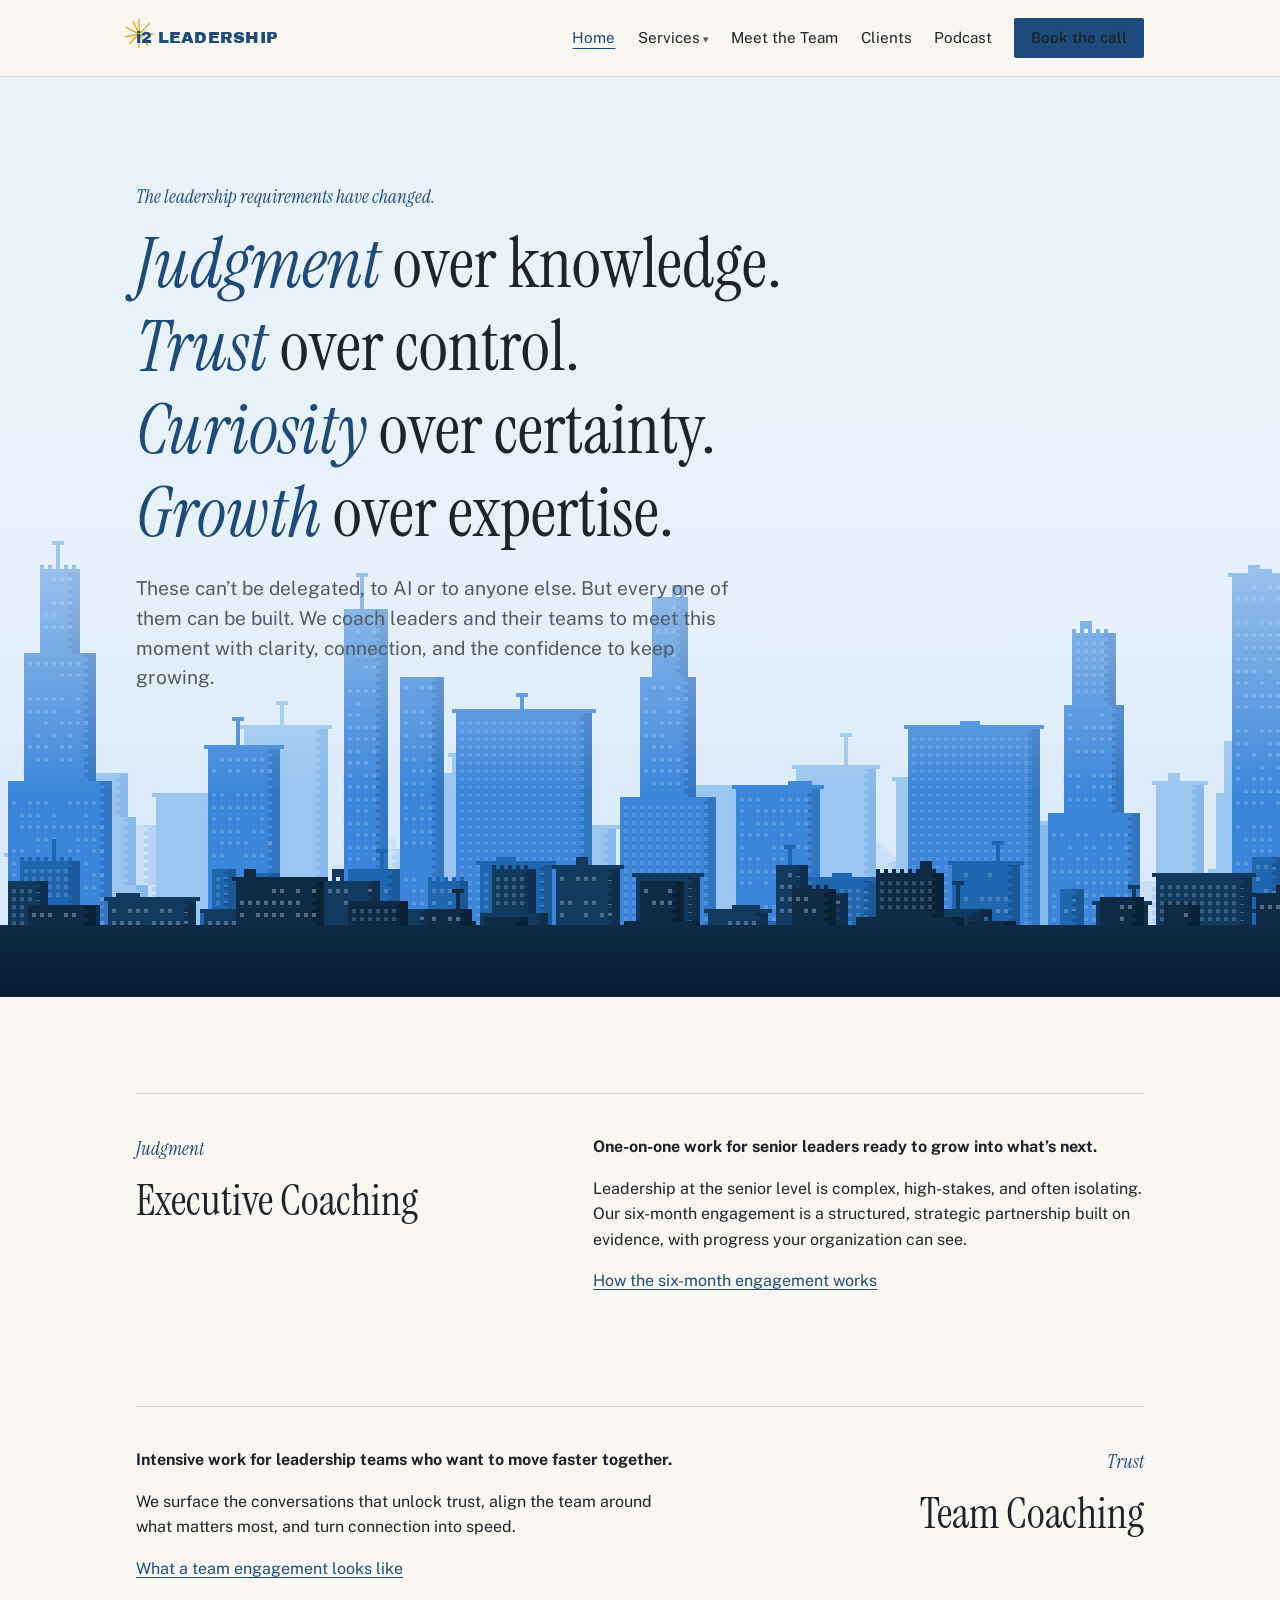
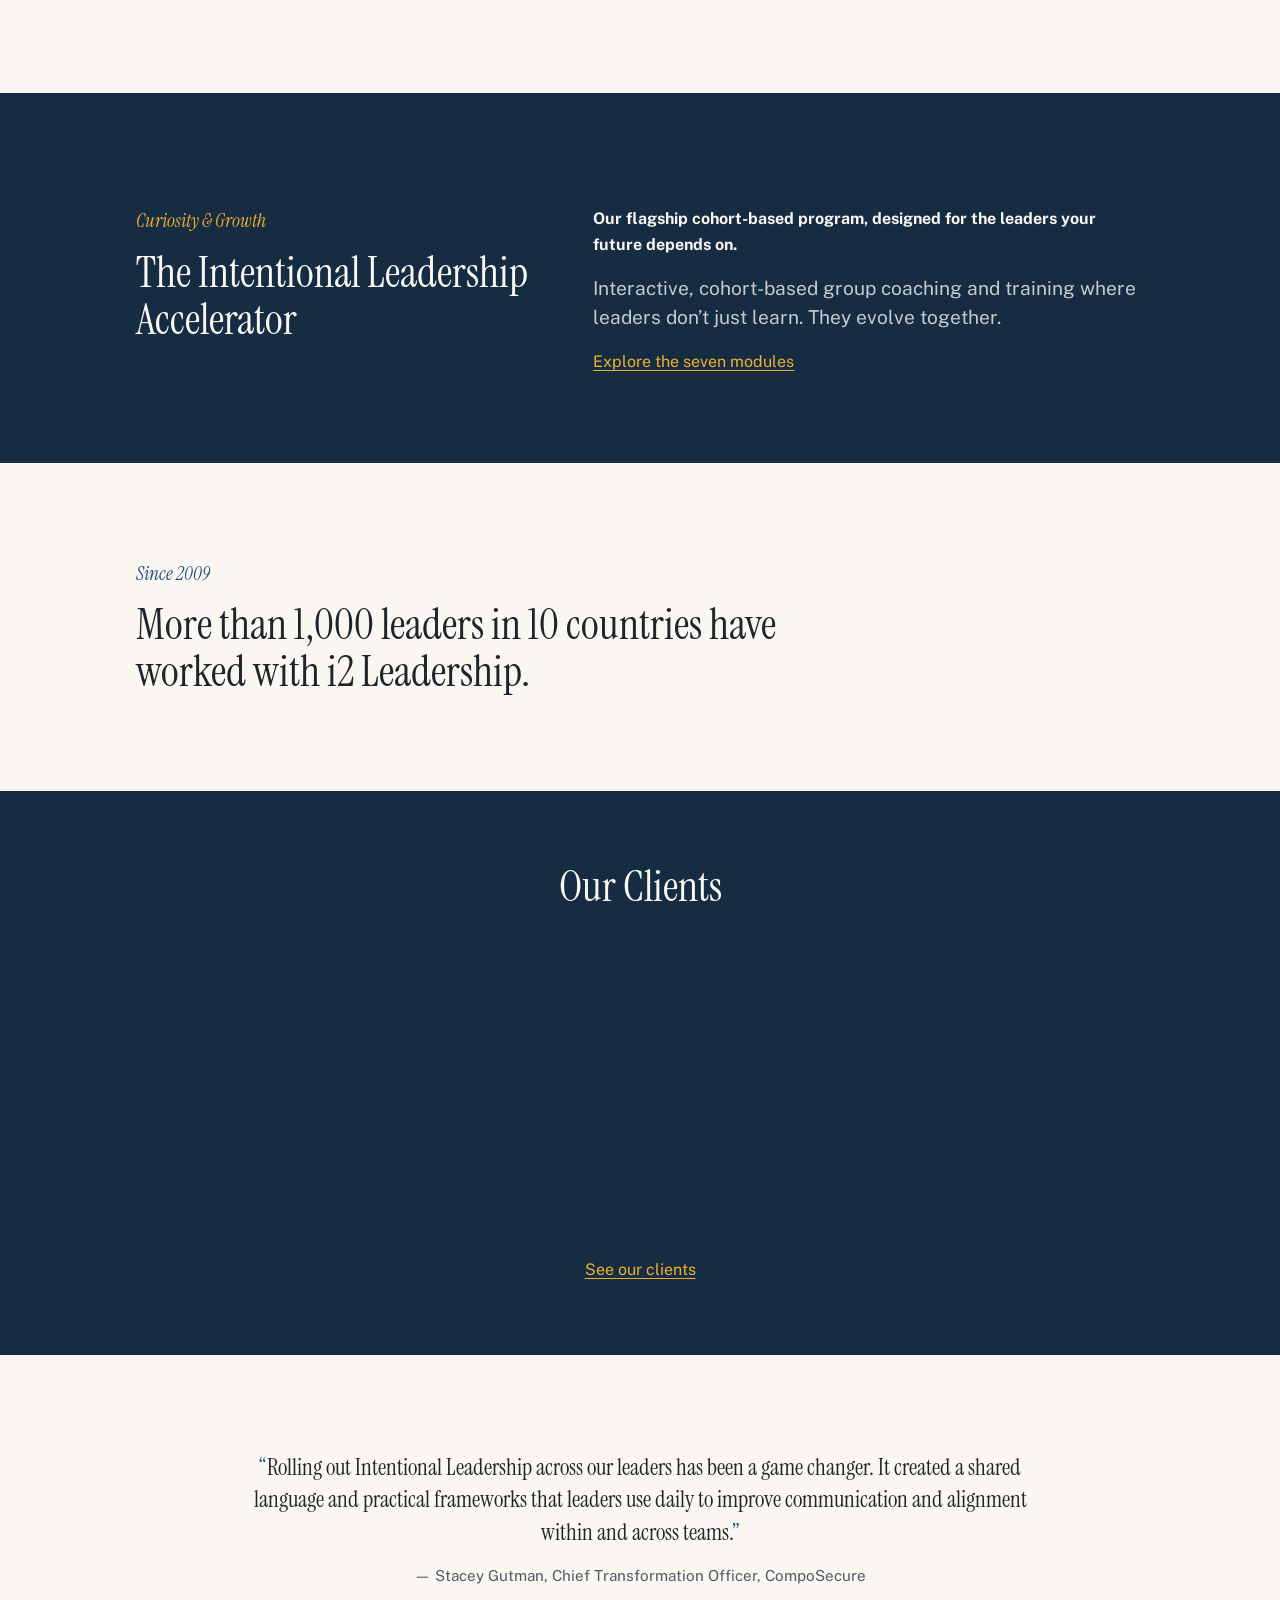
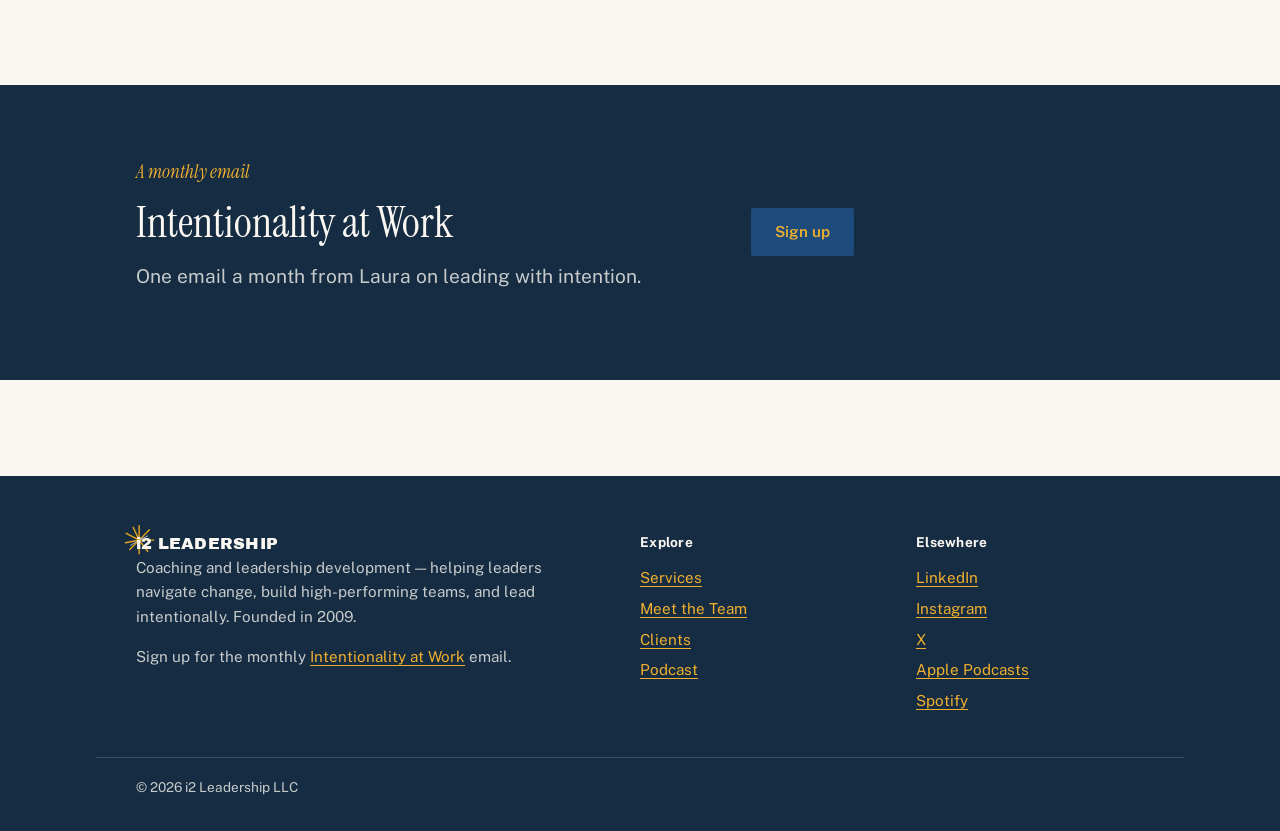
==== commit d495fbc4: "Switch display type to Instrument Serif site-wide Swaps Fraunces for Instrument Serif as the display" ====
--- a/index.html
+++ b/index.html
@@ -8,7 +8,7 @@
 <link rel="icon" href="data:image/svg+xml,%3Csvg xmlns='http://www.w3.org/2000/svg' viewBox='0 0 64 64'%3E%3Crect width='64' height='64' rx='8' fill='%231D4C7C'/%3E%3Ctext x='32' y='45' font-family='Arial,sans-serif' font-weight='bold' font-size='32' fill='%23F0B02E' text-anchor='middle'%3Ei2%3C/text%3E%3C/svg%3E">
 <link rel="preconnect" href="https://fonts.googleapis.com">
 <link rel="preconnect" href="https://fonts.gstatic.com" crossorigin>
-<link rel="stylesheet" href="https://fonts.googleapis.com/css2?family=Archivo+Black&family=Fraunces:ital,opsz,wght@0,9..144,400..700;1,9..144,400..700&family=Public+Sans:ital,wght@0,400;0,600;0,700;1,400&display=swap">
+<link rel="stylesheet" href="https://fonts.googleapis.com/css2?family=Archivo+Black&family=Instrument+Serif:ital@0;1&family=Public+Sans:ital,wght@0,400;0,600;0,700;1,400&display=swap">
 <link rel="stylesheet" href="assets/css/style.css">
 </head>
 <body>
--- a/assets/css/style.css
+++ b/assets/css/style.css
@@ -1,5 +1,5 @@
 /* i2 Leadership — style.css
-   Display: Fraunces · Body: Public Sans · Brand lockup: Archivo Black
+   Display: Instrument Serif · Body: Public Sans · Brand lockup: Archivo Black
    Accent token: --accent (brand navy from the i2 logo); --gold is the
    logo starburst and is decorative only (never body text on paper). */
 
@@ -12,7 +12,7 @@
   --gold: #E8A81E;              /* starburst rays, decorative */
   --dark: #152C42;
   --hairline: rgba(31, 36, 43, 0.16);
-  --display: "Fraunces", "Iowan Old Style", Georgia, serif;
+  --display: "Instrument Serif", "Iowan Old Style", Georgia, serif;
   --body: "Public Sans", "Helvetica Neue", Arial, sans-serif;
   --brand: "Archivo Black", "Arial Black", "Helvetica Neue", sans-serif;
   --wrap: 68rem;
@@ -41,14 +41,14 @@
 
 h1, h2, h3 {
   font-family: var(--display);
-  font-weight: 560;
-  line-height: 1.12;
+  font-weight: 400;             /* Instrument Serif ships one weight */
+  line-height: 1.08;
   margin: 0 0 var(--space-group);
-  letter-spacing: -0.01em;
-}
-h1 { font-size: clamp(2.4rem, 5.5vw, 3.9rem); }
-h2 { font-size: clamp(1.7rem, 3.4vw, 2.4rem); }
-h3 { font-size: 1.28rem; line-height: 1.3; }
+  letter-spacing: 0;
+}
+h1 { font-size: clamp(2.7rem, 6.2vw, 4.4rem); }
+h2 { font-size: clamp(1.9rem, 3.8vw, 2.7rem); }
+h3 { font-size: 1.45rem; line-height: 1.25; }
 
 p, ul, ol, dl { margin: 0 0 var(--space-group); }
 .measure { max-width: 42rem; }
@@ -59,8 +59,8 @@
 .kicker {
   font-family: var(--display);
   font-style: italic;
-  font-weight: 480;
-  font-size: 1.1rem;
+  font-weight: 400;
+  font-size: 1.2rem;
   color: var(--accent);
   margin: 0 0 0.75rem;
 }
@@ -348,7 +348,7 @@
 .hero-headline em {
   font-style: italic;
   color: var(--accent);
-  font-weight: 500;
+  font-weight: 400;
 }
 
 /* ---------- Home service sections ---------- */
@@ -383,9 +383,9 @@
 }
 .process dt {
   font-family: var(--display);
-  font-weight: 580;
-  font-size: 1.15rem;
-  line-height: 1.3;
+  font-weight: 400;
+  font-size: 1.3rem;
+  line-height: 1.25;
 }
 .process dd { margin: 0; color: var(--ink-soft); }
 @media (max-width: 40rem) {
@@ -409,8 +409,8 @@
 .modules b {
   display: block;
   font-family: var(--display);
-  font-weight: 580;
-  font-size: 1.1rem;
+  font-weight: 400;
+  font-size: 1.25rem;
 }
 .modules span { color: var(--ink-soft); }
 @media (max-width: 46rem) { .modules { columns: 1; } }
@@ -427,10 +427,10 @@
 }
 .quote p {
   font-family: var(--display);
-  font-weight: 460;
-  font-size: 1.3rem;
-  line-height: 1.45;
-  letter-spacing: -0.005em;
+  font-weight: 400;
+  font-size: 1.45rem;
+  line-height: 1.4;
+  letter-spacing: 0;
 }
 .quote p::before { content: "“"; color: var(--accent); }
 .quote p::after { content: "”"; color: var(--accent); }
@@ -452,7 +452,7 @@
   align-items: start;
 }
 .quote-pair .quote:last-child { margin-top: 3.5rem; }
-.quote-pair .quote p { font-size: 1.15rem; }
+.quote-pair .quote p { font-size: 1.3rem; }
 @media (max-width: 46rem) {
   .quote-pair { grid-template-columns: 1fr; }
   .quote-pair .quote:last-child { margin-top: 0; }
@@ -484,8 +484,8 @@
 }
 .roster li {
   font-family: var(--display);
-  font-weight: 500;
-  font-size: clamp(1.35rem, 2.6vw, 1.9rem);
+  font-weight: 400;
+  font-size: clamp(1.5rem, 2.9vw, 2.1rem);
   line-height: 1.35;
   white-space: nowrap;
 }
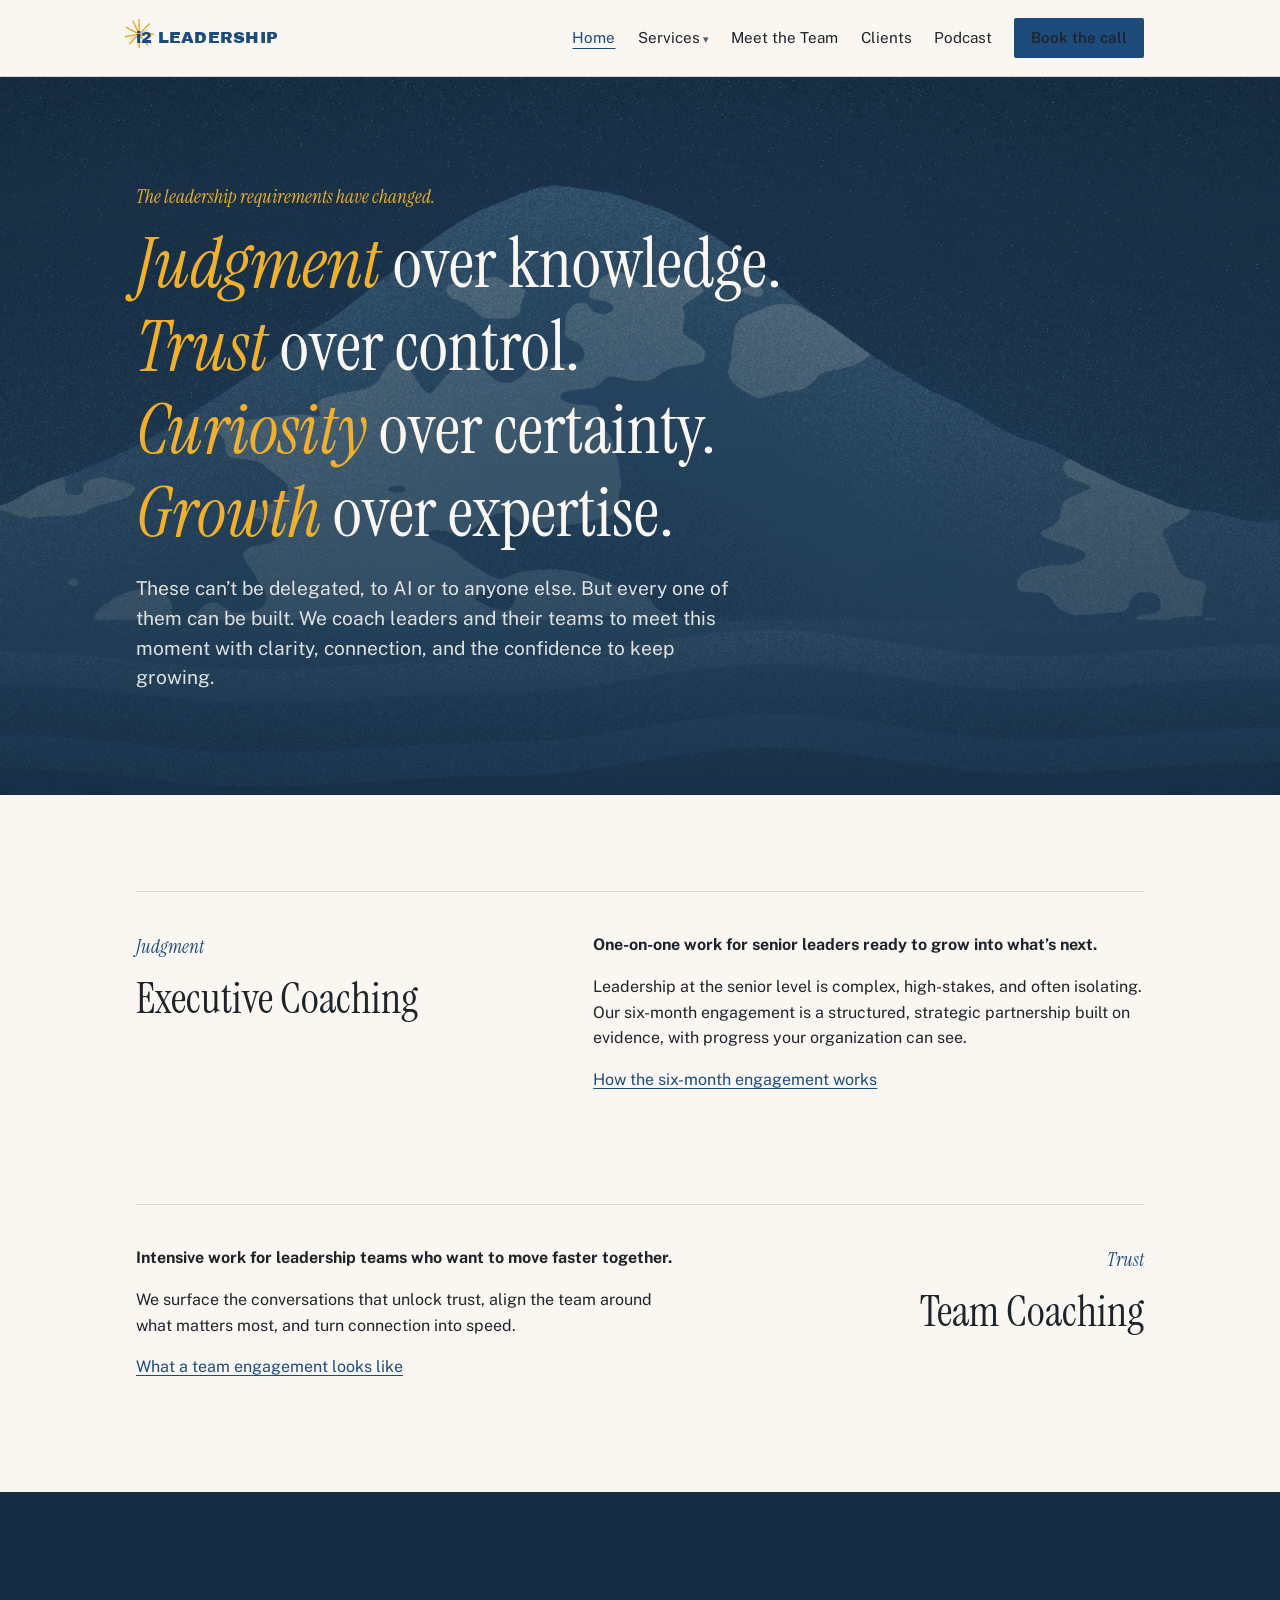
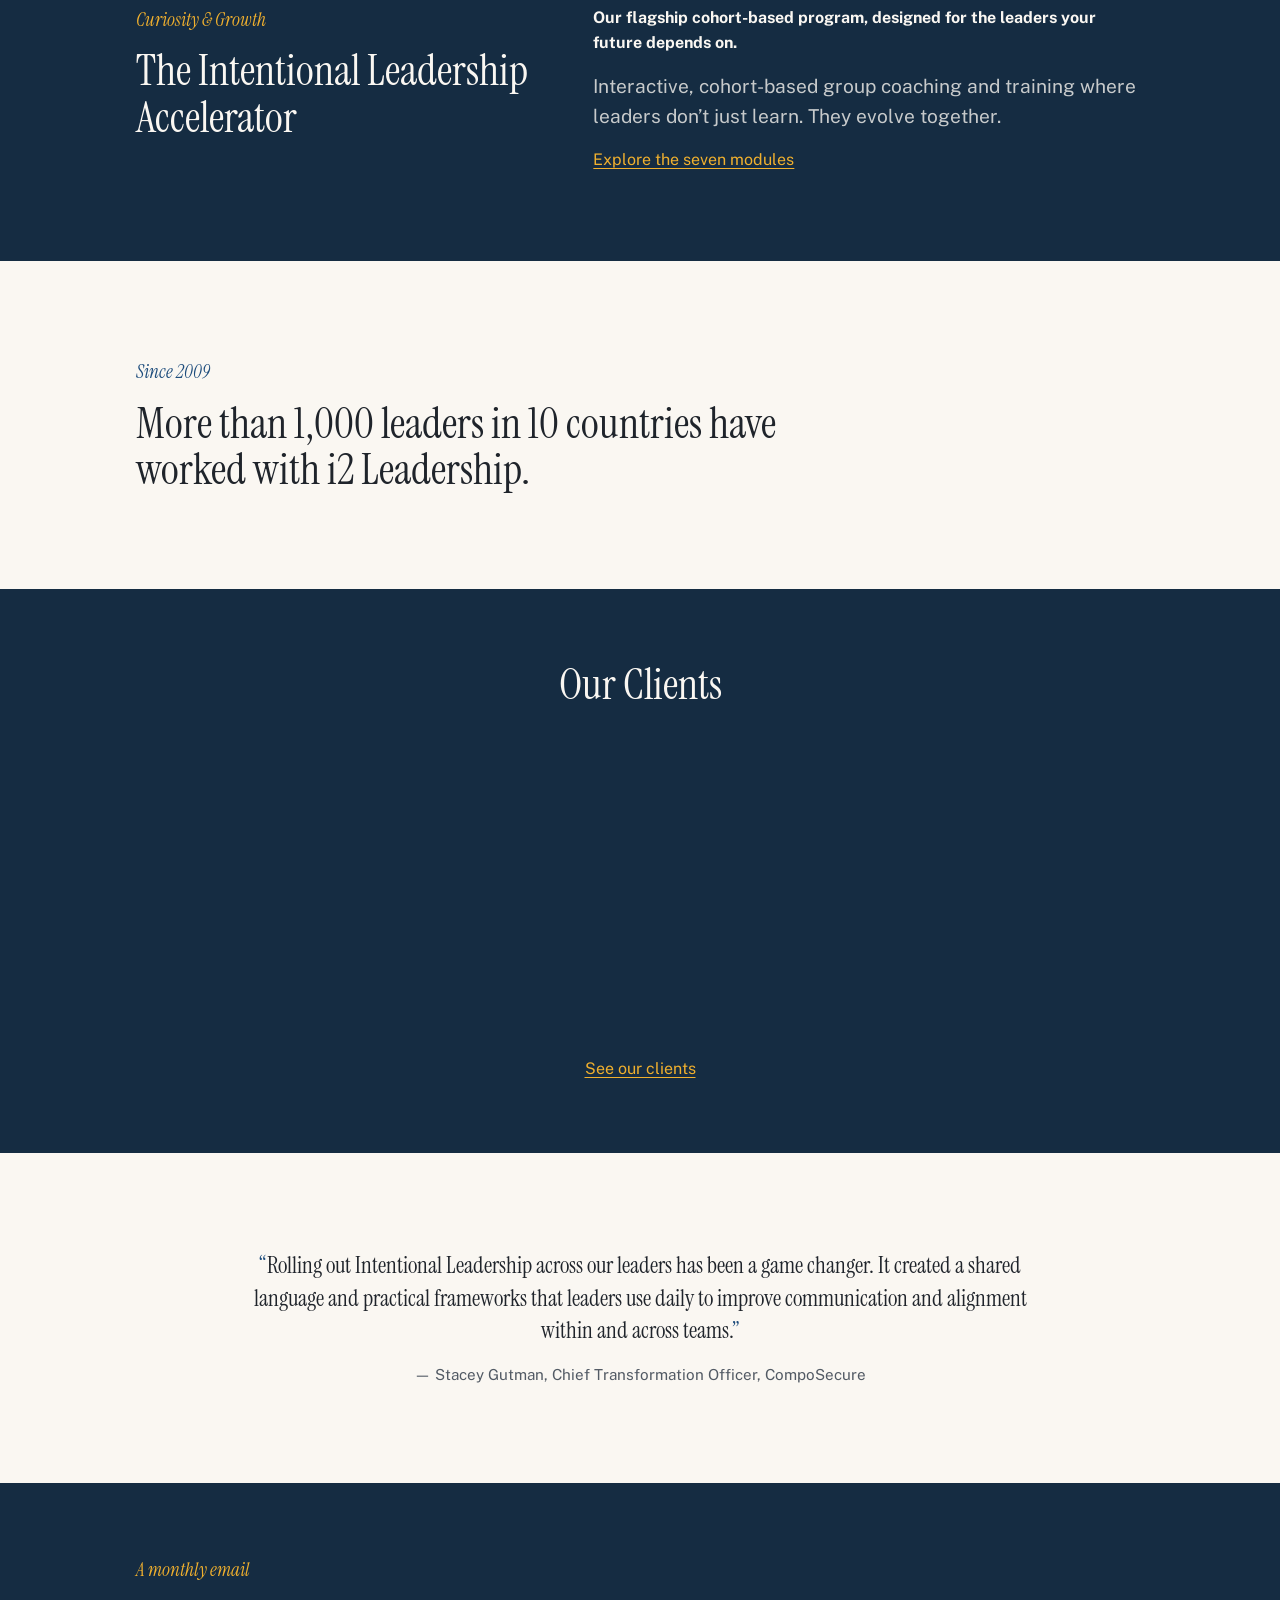
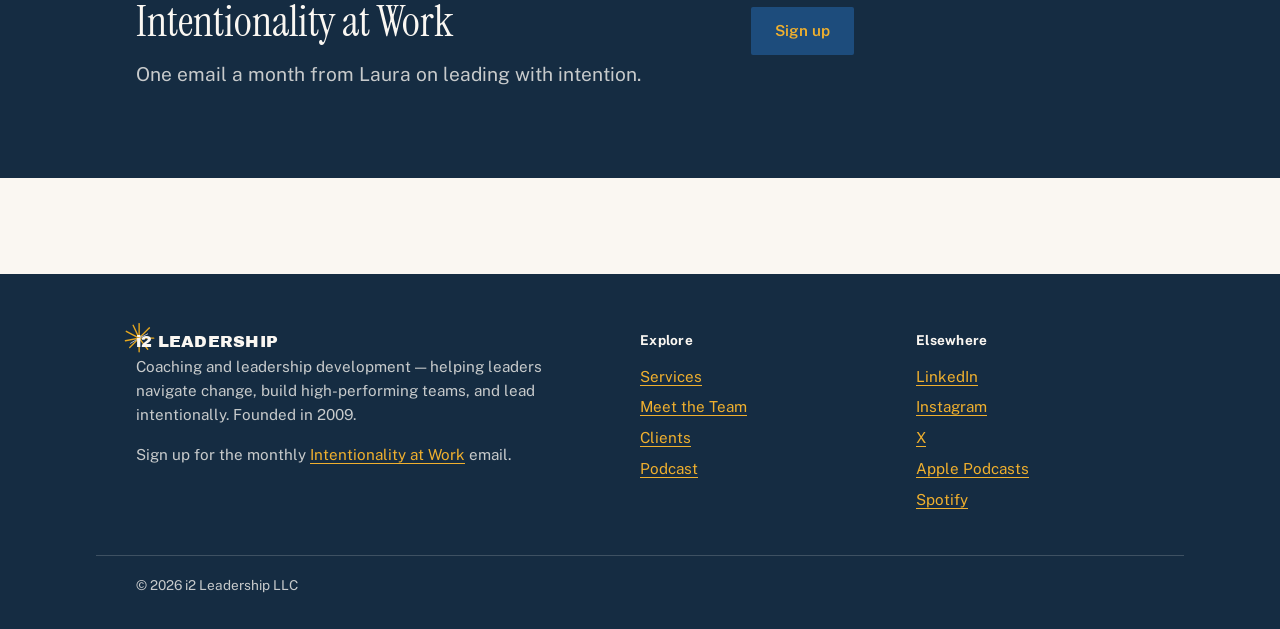
==== commit 3f9000bd: "Restore the mountain illustration as the home hero background Puts back the night-mountain artwork w" ====
--- a/index.html
+++ b/index.html
@@ -38,22 +38,7 @@
 </header>
 <main id="main">
 
-<div class="hero-parallax">
-  <div class="hp-scene" aria-hidden="true">
-    <div class="hp-layer hp-layer--c6"></div>
-    <div class="hp-layer hp-layer--c5"></div>
-    <div class="hp-layer hp-layer--c4"></div>
-    <div class="hp-haze"></div>
-    <div class="hp-flier hp-flier--bird" data-speed="10"></div>
-    <div class="hp-flier hp-flier--bird2" data-speed="12"></div>
-    <div class="hp-flier hp-flier--heli" data-speed="42"></div>
-    <div class="hp-flier hp-flier--plane" data-speed="75"></div>
-    <div class="hp-flier hp-flier--bird3" data-speed="15"></div>
-    <div class="hp-layer hp-layer--c3"></div>
-    <div class="hp-layer hp-layer--c2"></div>
-    <div class="hp-layer hp-layer--c1"></div>
-    <div class="hp-ground"></div>
-  </div>
+<div class="hero-scene">
 <section class="hero wrap">
   <p class="kicker">The leadership requirements have changed.</p>
   <h1 class="hero-headline">
@@ -65,7 +50,6 @@
   <p class="lede">These can&rsquo;t be delegated, to AI or to anyone else. But every one of them can be built. We coach leaders and their teams to meet this moment with clarity, connection, and the confidence to keep growing.</p>
 </section>
 </div>
-<script src="assets/js/parallax.js" defer></script>
 
 <section class="section wrap">
   <article class="home-service reveal" id="judgment">
--- a/assets/css/style.css
+++ b/assets/css/style.css
@@ -255,81 +255,21 @@
 
 .hero { padding-block: calc(var(--space-section) * 0.9) 0; }
 
-/* Home hero scene: "Mountain Vista Parallax" city skyline. Six pixel-art
-   skyline layers loop behind the hero copy — far layers slowest — with an
-   atmospheric haze between the far and near layers that keeps ink text
-   >=4.5:1 over the distant towers. Every skyline SVG tile is 1600px wide,
-   so the loop is a plain translateX(-1600px); fliers are launched by
-   assets/js/parallax.js. */
-.hero-parallax {
-  position: relative;
-  overflow: hidden;
-  background: linear-gradient(180deg, #eaf3fc 0%, #d9e9f9 100%);
-}
-.hp-scene { position: absolute; inset: 0; z-index: 0; }
-.hp-layer {
-  position: absolute;
-  top: 0;
-  bottom: 0;
-  left: 0;
-  width: calc(100% + 1600px);
-  background-repeat: repeat-x;
-  background-position: 0 bottom;
-  image-rendering: pixelated;
-  animation: hp-scroll linear infinite;
-}
-@keyframes hp-scroll {
-  from { transform: translateX(0); }
-  to { transform: translateX(-1600px); }
-}
-.hp-layer--c6 { z-index: 1; background-image: url("../img/parallax/city6.svg"); background-size: auto 222px; animation-duration: 120s; }
-.hp-layer--c5 { z-index: 1; background-image: url("../img/parallax/city5.svg"); background-size: auto 311px; animation-duration: 95s; }
-.hp-layer--c4 { z-index: 1; background-image: url("../img/parallax/city4.svg"); background-size: auto 468px; animation-duration: 75s; }
-.hp-layer--c3 { z-index: 3; background-image: url("../img/parallax/city3.svg"); background-size: auto 158px; animation-duration: 55s; }
-.hp-layer--c2 { z-index: 4; background-image: url("../img/parallax/city2.svg"); background-size: auto 145px; animation-duration: 30s; }
-.hp-layer--c1 { z-index: 5; background-image: url("../img/parallax/city1.svg"); background-size: auto 136px; animation-duration: 20s; }
-.hp-haze {
-  position: absolute;
-  inset: 0;
-  z-index: 2;
-  background: linear-gradient(180deg,
-    rgba(234, 243, 252, 0.94) 0%,
-    rgba(234, 243, 252, 0.72) 45%,
-    rgba(234, 243, 252, 0) 78%);
-}
-.hp-flier {
-  position: absolute;
-  left: -140px;
-  z-index: 2;
-  background-repeat: no-repeat;
-  background-size: contain;
-  background-position: center bottom;
-  image-rendering: pixelated;
-  visibility: hidden;
-}
-.hp-flier--bird  { bottom: 340px; width: 64px; height: 28px; background-image: url("../img/parallax/bird.svg"); }
-.hp-flier--bird2 { bottom: 430px; width: 40px; height: 24px; background-image: url("../img/parallax/bird2.svg"); }
-.hp-flier--heli  { top: 20%; width: 90px; height: 36px; background-image: url("../img/parallax/heli.svg"); }
-.hp-flier--plane { top: 9%; width: 70px; height: 22px; background-image: url("../img/parallax/plane.svg"); }
-.hp-flier--bird3 { top: 34%; width: 36px; height: 14px; background-image: url("../img/parallax/bird3.svg"); }
-.hp-ground {
-  position: absolute;
-  left: 0;
-  right: 0;
-  bottom: 0;
-  height: 72px;
-  z-index: 5;
-  background: linear-gradient(180deg, #0e2a44, #081c31);
-}
-.hero-parallax .hero {
-  position: relative;
-  z-index: 1;
-  padding-block: calc(var(--space-section) * 1.1) 18rem;
-}
-@media (prefers-reduced-motion: reduce) {
-  .hp-layer { animation: none; }
-  .hp-flier { display: none; }
-}
+/* Home hero scene: the mountain illustration behind a navy scrim.
+   Scrim keeps paper text at >=7:1 over the lightest slopes. */
+.hero-scene {
+  background:
+    linear-gradient(rgba(18, 38, 58, 0.6), rgba(21, 44, 66, 0.8)),
+    url("../img/mountain.webp") center bottom / cover no-repeat,
+    var(--dark);
+}
+.hero-scene .hero {
+  padding-block: calc(var(--space-section) * 1.1) calc(var(--space-section) * 0.9);
+}
+.hero-scene .kicker { color: var(--accent-on-dark); }
+.hero-scene .hero-headline a { color: var(--paper); }
+.hero-scene .hero-headline em { color: var(--accent-on-dark); }
+.hero-scene .lede { color: rgba(250, 247, 242, 0.88); }
 .hero-headline {
   display: flex;
   flex-direction: column;
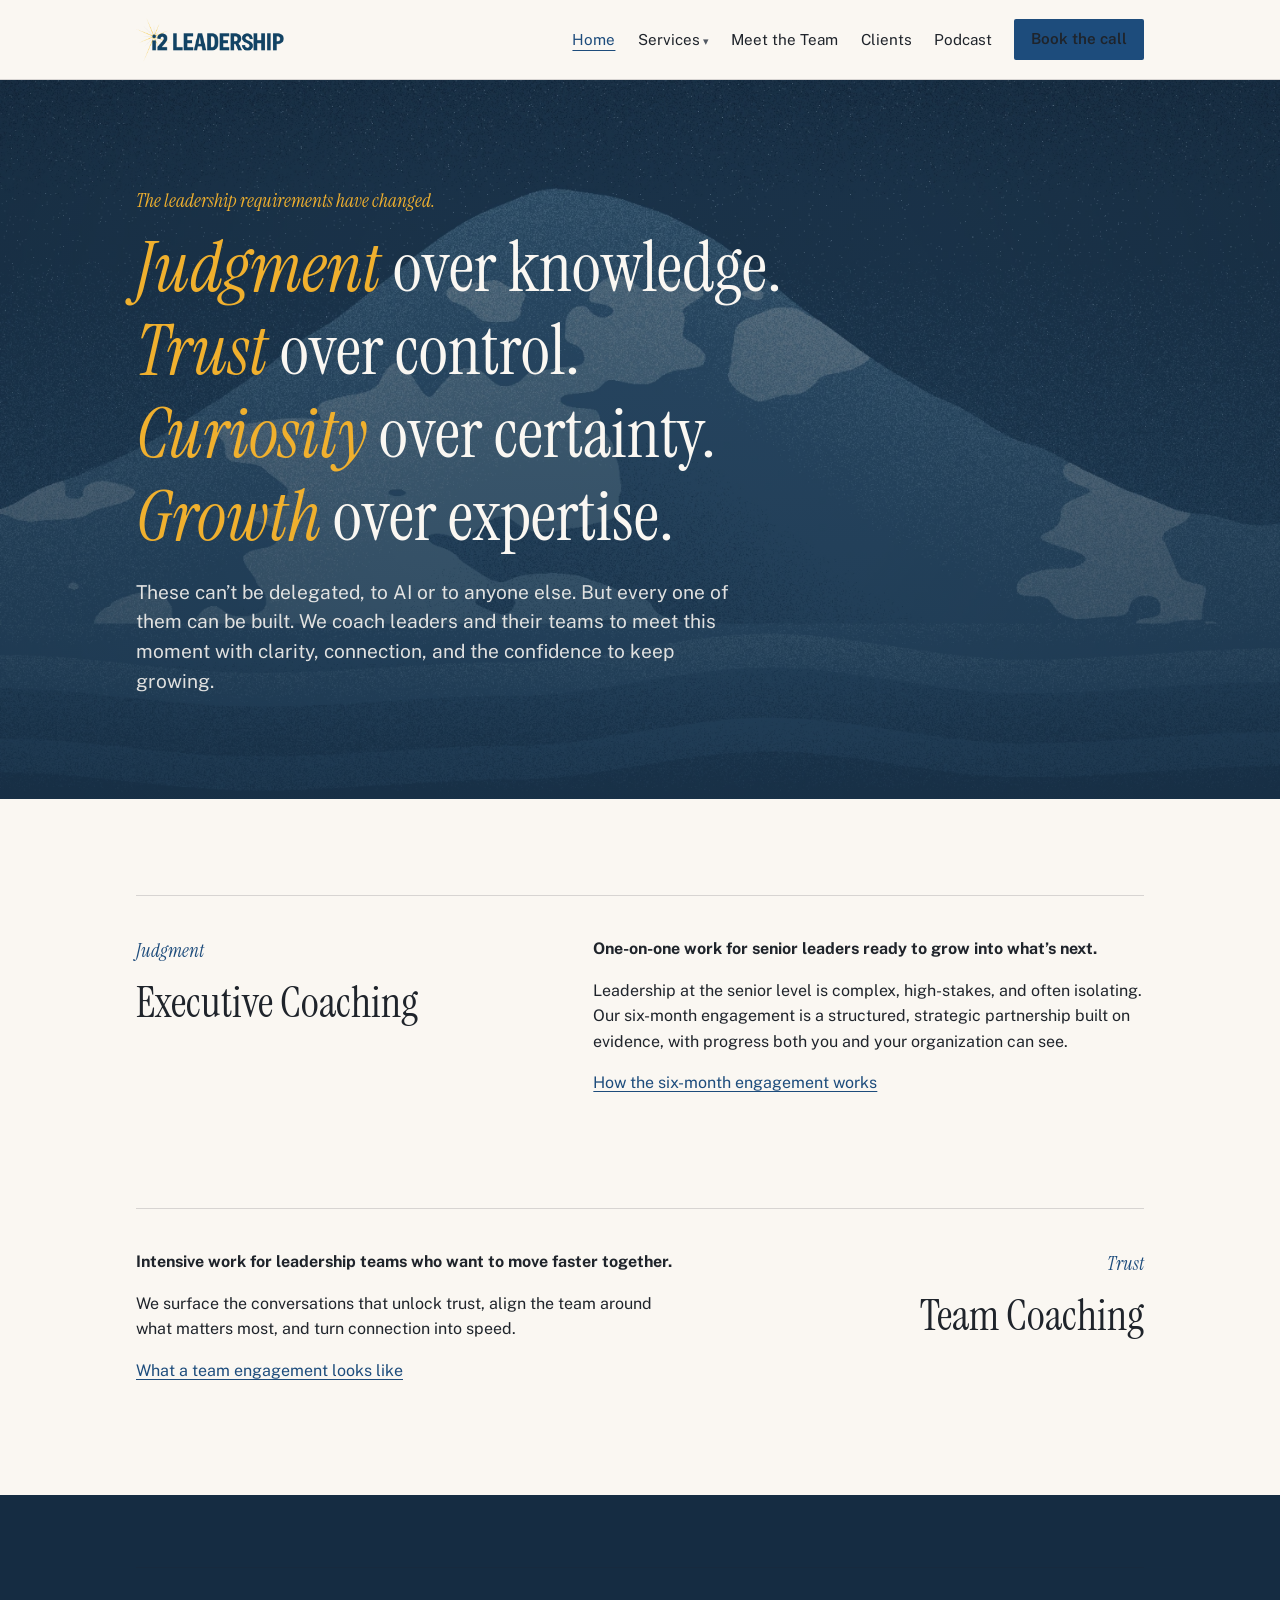
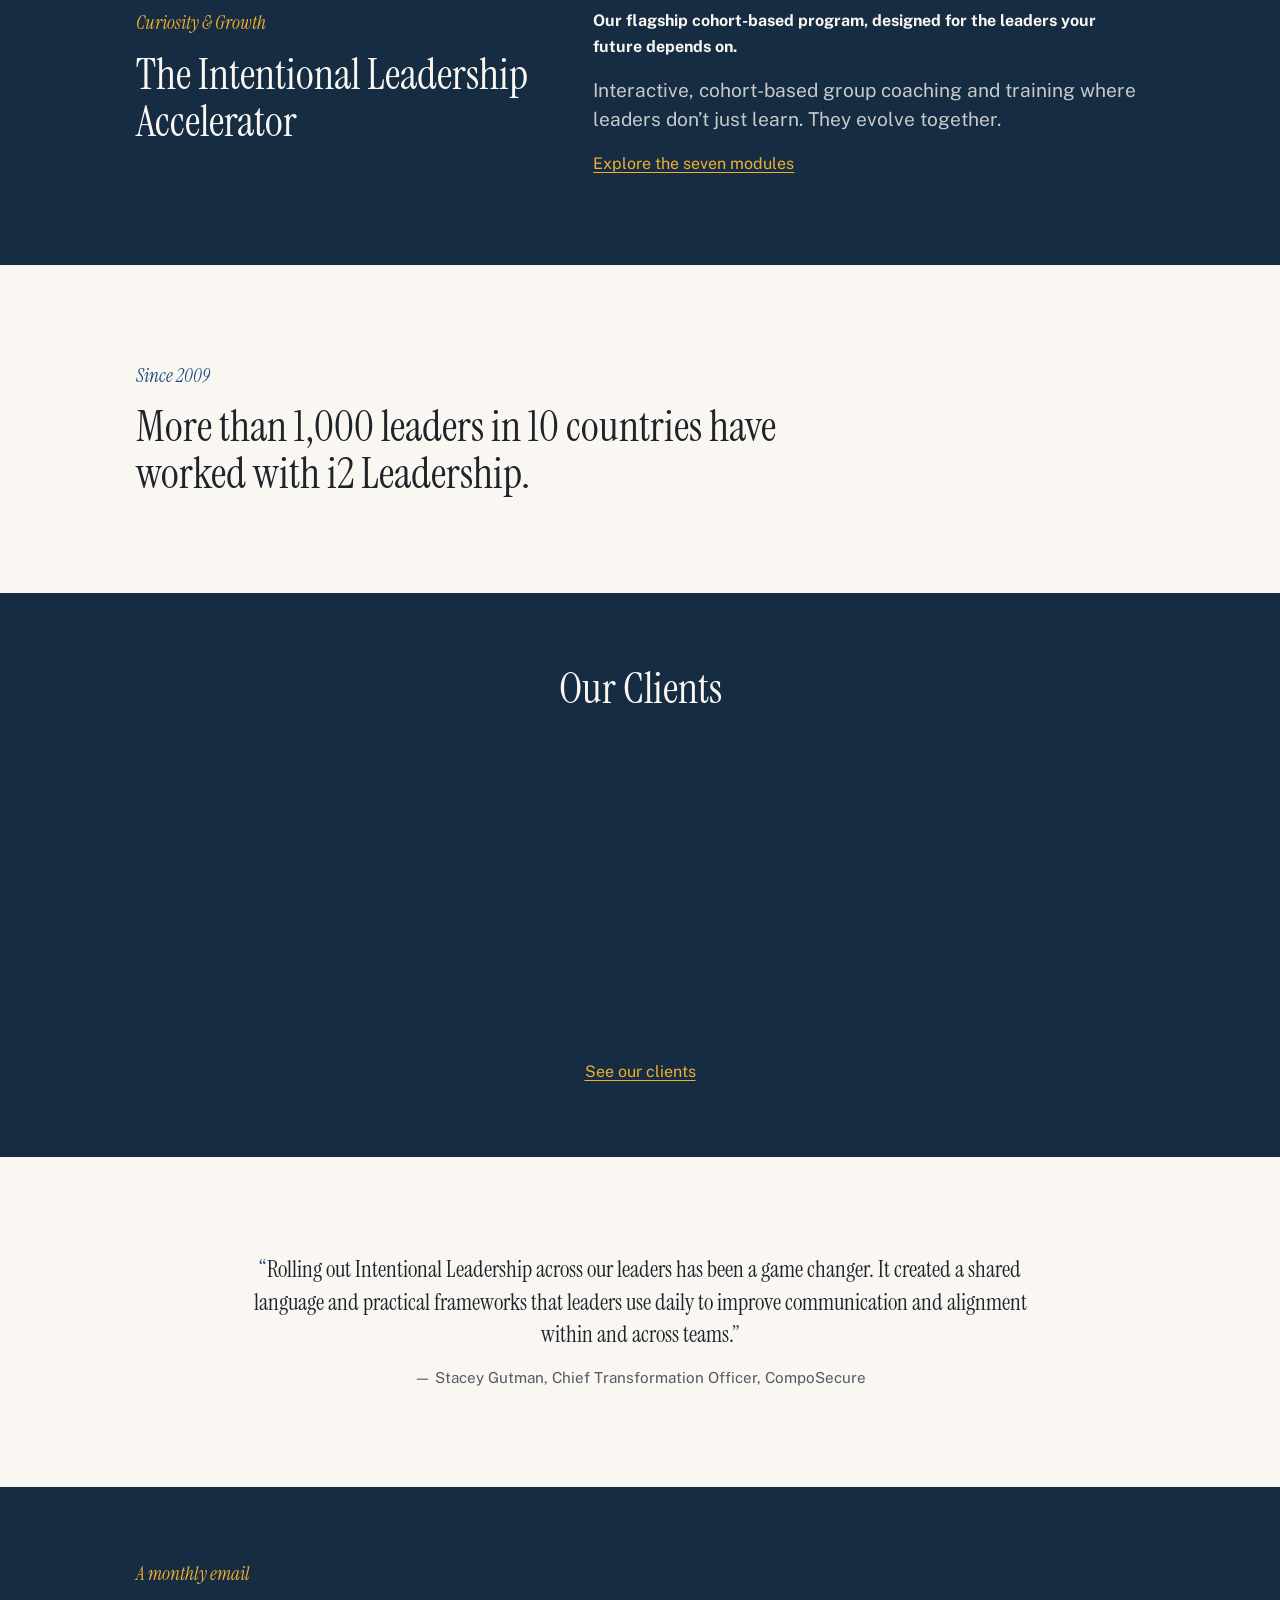
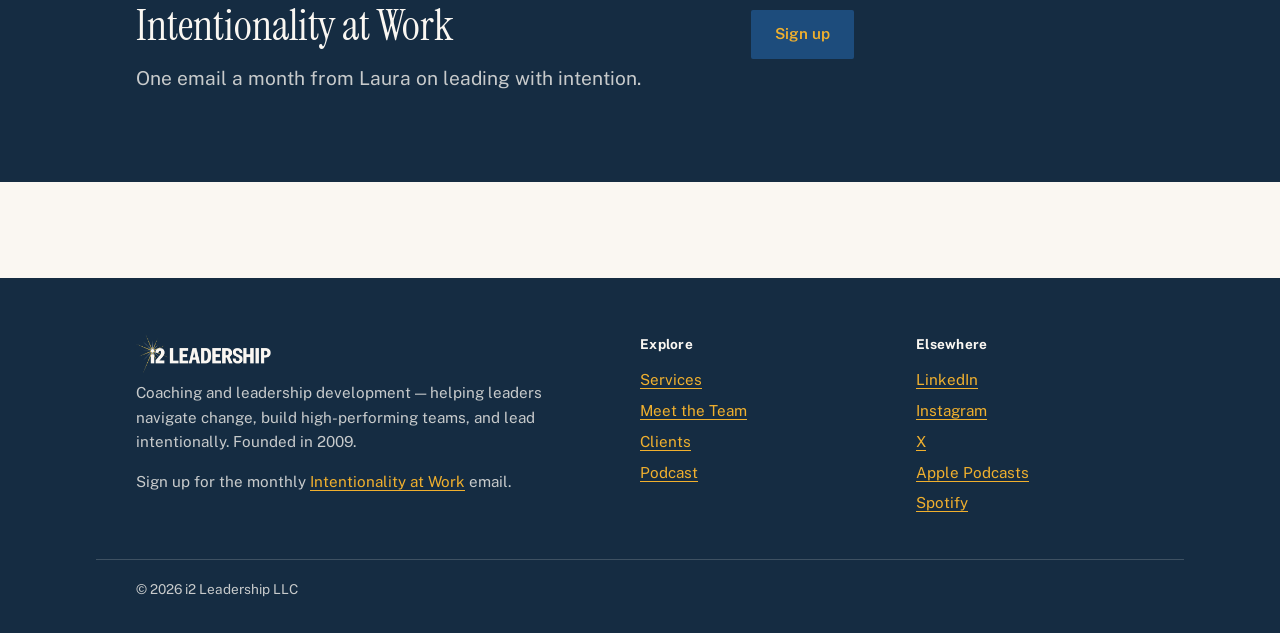
==== commit a85a3d49: "Apply Laura's feedback round: logo, copy, page layouts - Header/footer/links now use the transparent" ====
--- a/index.html
+++ b/index.html
@@ -15,7 +15,7 @@
 <a class="skip-link" href="#main">Skip to content</a>
 <header class="site-header">
   <div class="wrap header-inner">
-    <a class="brand" href="index.html"><svg class="brand-star" viewBox="0 0 40 40" aria-hidden="true"><g stroke="#E8A81E" stroke-width="1.6" stroke-linecap="round" fill="none"><line x1="20" y1="20" x2="20" y2="3"/><line x1="20" y1="20" x2="32" y2="8"/><line x1="20" y1="20" x2="37" y2="20"/><line x1="20" y1="20" x2="30" y2="33"/><line x1="20" y1="20" x2="20" y2="36"/><line x1="20" y1="20" x2="9" y2="31"/><line x1="20" y1="20" x2="4" y2="23"/><line x1="20" y1="20" x2="5" y2="12"/><line x1="20" y1="20" x2="13" y2="5"/></g><g stroke="#B9BFC7" stroke-width="1.1" stroke-linecap="round" fill="none"><line x1="20" y1="20" x2="30" y2="15"/><line x1="20" y1="20" x2="10" y2="26"/></g></svg>i2 <span class="caps">Leadership</span></a>
+    <a class="brand" href="index.html"><img class="brand-img" src="assets/img/logo.png" alt="i2 Leadership" height="44"></a>
     <button class="nav-toggle" aria-expanded="false" aria-controls="site-nav">Menu</button>
     <nav class="site-nav" id="site-nav" aria-label="Primary">
       <ul>
@@ -59,7 +59,7 @@
     </div>
     <div class="home-service-body">
       <p><strong>One-on-one work for senior leaders ready to grow into what&rsquo;s next.</strong></p>
-      <p>Leadership at the senior level is complex, high-stakes, and often isolating. Our six-month engagement is a structured, strategic partnership built on evidence, with progress your organization can see.</p>
+      <p>Leadership at the senior level is complex, high-stakes, and often isolating. Our six-month engagement is a structured, strategic partnership built on evidence, with progress both you and your organization can see.</p>
       <p><a href="executive-coaching.html">How the six-month engagement works</a></p>
     </div>
   </article>
@@ -179,7 +179,7 @@
 <footer class="site-footer">
   <div class="wrap footer-grid">
     <div>
-      <p class="brand"><svg class="brand-star" viewBox="0 0 40 40" aria-hidden="true"><g stroke="#E8A81E" stroke-width="1.6" stroke-linecap="round" fill="none"><line x1="20" y1="20" x2="20" y2="3"/><line x1="20" y1="20" x2="32" y2="8"/><line x1="20" y1="20" x2="37" y2="20"/><line x1="20" y1="20" x2="30" y2="33"/><line x1="20" y1="20" x2="20" y2="36"/><line x1="20" y1="20" x2="9" y2="31"/><line x1="20" y1="20" x2="4" y2="23"/><line x1="20" y1="20" x2="5" y2="12"/><line x1="20" y1="20" x2="13" y2="5"/></g><g stroke="#B9BFC7" stroke-width="1.1" stroke-linecap="round" fill="none"><line x1="20" y1="20" x2="30" y2="15"/><line x1="20" y1="20" x2="10" y2="26"/></g></svg>i2 <span class="caps">Leadership</span></p>
+      <p class="brand"><img class="brand-img" src="assets/img/logo-light.png" alt="i2 Leadership" height="40"></p>
       <p>Coaching and leadership development — helping leaders navigate change, build high-performing teams, and lead intentionally. Founded in 2009.</p>
       <p>Sign up for the monthly <a href="https://i2leadership.us19.list-manage.com/subscribe?id=77c70d8e36&u=aa497a169df404ef9138a8b0a">Intentionality at Work</a> email.</p>
     </div>
--- a/assets/css/style.css
+++ b/assets/css/style.css
@@ -83,6 +83,8 @@
 .section { padding-block: var(--space-section) 0; }
 .section:last-of-type { padding-bottom: var(--space-section); }
 .section + .section-flush { padding-top: var(--space-section); }
+/* Service subpages carry little copy per section — keep them closer together */
+.section--tight { padding-top: calc(var(--space-section) * 0.45); }
 
 .band {
   margin-top: var(--space-section);
@@ -116,34 +118,10 @@
   gap: 2rem;
   padding-block: 1.1rem;
 }
-/* Brand lockup — live-text recreation of the i2 Leadership logo:
-   heavy navy wordmark with the gold starburst over the "i". */
-.brand {
-  position: relative;
-  z-index: 0;                   /* own stacking context so the star can sit behind the text */
-  display: inline-block;
-  font-family: var(--brand);
-  font-weight: 400;             /* Archivo Black is a single heavy weight */
-  font-size: 1.02rem;
-  letter-spacing: 0.015em;
-  line-height: 1;
-  color: var(--accent);
-  text-decoration: none;
-  white-space: nowrap;
-  margin: 0;
-}
-.brand .caps { text-transform: uppercase; }
-.brand-star {
-  position: absolute;
-  z-index: -1;                  /* rays pass behind the "i2", like the logo */
-  width: 2.1em;
-  height: 2.1em;
-  left: -0.85em;
-  top: -0.8em;
-  pointer-events: none;
-}
-.brand--big { font-size: clamp(1.5rem, 5.5vw, 2.3rem); }
-.site-footer .brand { color: var(--paper); }
+/* Brand lockup — the i2 Leadership logo artwork (tagline-free crop).
+   logo.png (navy) on light backgrounds, logo-light.png in the footer. */
+.brand { display: inline-block; line-height: 0; margin: 0; }
+.brand-img { display: inline-block; width: auto; }
 
 .site-nav { margin-left: auto; }
 .site-nav > ul {
@@ -385,6 +363,48 @@
 .quote--right { margin-left: auto; }
 .quote + .quote { margin-top: 3rem; }
 
+/* Testimonial rotator: one centered quote at a time, click through.
+   Without JS every quote stays visible; site.js adds .is-ready to enable
+   the one-at-a-time behavior and the prev/next controls. */
+.quote-rotator { max-width: 50rem; margin-inline: auto; }
+.quote-rotator.is-ready .quote { display: none; margin-top: 0; }
+.quote-rotator.is-ready .quote.is-active { display: block; animation: quote-in 0.35s ease; }
+@keyframes quote-in {
+  from { opacity: 0; transform: translateY(6px); }
+  to { opacity: 1; transform: none; }
+}
+.rotator-nav {
+  display: none;
+  align-items: center;
+  justify-content: center;
+  gap: 1.1rem;
+  margin-top: 1.5rem;
+}
+.quote-rotator.is-ready .rotator-nav { display: flex; }
+.rotator-btn {
+  width: 2.5rem;
+  height: 2.5rem;
+  border: none;
+  border-radius: 50%;
+  background: transparent;
+  box-shadow: inset 0 0 0 1px var(--accent);
+  color: var(--accent);
+  font-size: 1.05rem;
+  line-height: 1;
+  cursor: pointer;
+  transition: transform 0.18s ease, opacity 0.18s ease;
+}
+.rotator-btn:hover { transform: translateY(-2px); }
+.rotator-btn:active { transform: translateY(0); opacity: 0.85; }
+.rotator-count {
+  font-size: 0.9rem;
+  color: var(--ink-soft);
+  font-variant-numeric: tabular-nums;
+}
+@media (prefers-reduced-motion: reduce) {
+  .quote-rotator.is-ready .quote.is-active { animation: none; }
+}
+
 .quote-pair {
   display: grid;
   grid-template-columns: 1fr 1fr;
@@ -457,6 +477,14 @@
   height: auto;
   border-radius: 4px;
 }
+/* Name and title sit under the photo; the bio top-aligns with the photo */
+.person--laura figcaption { margin-top: 1rem; }
+.person--laura figcaption h2 {
+  font-size: 1.7rem;
+  margin-bottom: 0.15rem;
+}
+.person--laura figcaption .role { margin-bottom: 0; }
+.person-bio p:first-child { margin-top: 0; }
 @media (max-width: 46rem) {
   .person--laura { grid-template-columns: 1fr; }
   .person--laura figure { max-width: 20rem; }
@@ -469,8 +497,20 @@
   display: grid;
   grid-template-columns: repeat(auto-fit, minmax(17rem, 1fr));
   gap: 2.5rem 3.5rem;
+  margin-top: 2.5rem;
 }
 .affiliates .person + .person { margin-top: 0; }
+.person--coach figure { margin: 0 0 1.1rem; }
+.person--coach img {
+  display: block;
+  width: 100%;
+  max-width: 13rem;
+  aspect-ratio: 1;
+  object-fit: cover;
+  border-radius: 4px;
+}
+/* Until a coach photo file exists, show the text card alone */
+.person--coach.no-photo figure { display: none; }
 
 .video-frame {
   aspect-ratio: 16 / 9;
@@ -483,27 +523,27 @@
 
 .listen-row { display: flex; flex-wrap: wrap; gap: 0.8rem; align-items: center; }
 
-.season {
+.podcast-hero-grid {
+  display: grid;
+  grid-template-columns: minmax(0, 7fr) minmax(0, 4fr);
+  gap: 2.5rem 4.5rem;
+  align-items: center;
+}
+.podcast-art { margin: 0; }
+.podcast-art img {
+  display: block;
+  width: 100%;
+  max-width: 19rem;
+  margin-left: auto;
+  border-radius: 8px;
   border: 1px solid var(--hairline);
-  max-width: 46rem;
-}
-.season summary {
-  cursor: pointer;
-  list-style: none;
-  font-family: var(--body);
-  font-weight: 600;
-  padding: 0.9rem 1.2rem;
-  color: var(--accent);
-}
-.season summary::-webkit-details-marker { display: none; }
-.season summary::after { content: " +"; }
-.season[open] summary::after { content: " –"; }
-.season-inner { padding: 0 1.2rem 1.2rem; border-top: 1px solid var(--hairline); }
-.season-inner ul { list-style: none; padding: 0.5rem 0 0; margin: 0; }
-.season-inner li { padding-block: 0.5rem; border-bottom: 1px solid var(--hairline); }
-.season-inner li:last-child { border-bottom: none; }
-.season-inner b { font-weight: 650; }
-.season-inner span { color: var(--ink-soft); }
+}
+/* Until assets/img/mojo.jpg exists, the copy takes the full width */
+.podcast-art.no-art { display: none; }
+@media (max-width: 46rem) {
+  .podcast-hero-grid { grid-template-columns: 1fr; }
+  .podcast-art img { margin-left: 0; max-width: 15rem; }
+}
 
 /* ---------- Links / QR landing ---------- */
 
@@ -636,116 +676,33 @@
   .lm-track img { filter: grayscale(0) opacity(0.85); }
 }
 
-/* ---------- Client wall hero (from the i2 Leadership Hero design) ----------
-   Six rows of logo tiles drift horizontally at different speeds while a
-   perspective warp curves the wall away from center (assets/js/client-wall.js
-   drives the transforms). Vignettes keep the centered copy readable. */
-
-.client-wall {
-  --cw-tile-w: max(calc((100vw - 60px) / 6.2), 190px);
-  --cw-tile-h: calc(var(--cw-tile-w) / 1.6);
-  position: relative;
-  height: calc(100vh - 4.2rem);
-  min-height: 640px;
-  overflow: hidden;
-  background: var(--dark);
-}
-.cw-wall {
-  position: absolute;
-  top: -3%;
-  bottom: -3%;
-  left: -30px;
-  right: -30px;
-  perspective: 1400px;
-  perspective-origin: 50% 50%;
-  transform-style: preserve-3d;
-}
-.cw-row {
-  position: absolute;
-  left: 0;
-  top: calc(var(--cw-i) * (var(--cw-tile-h) + 14px));
-  display: flex;
-  gap: 14px;
-  will-change: transform;
-  transform-style: preserve-3d;
-}
-.cw-tile {
-  flex: 0 0 auto;
-  width: var(--cw-tile-w);
-  aspect-ratio: 16 / 10;
-  will-change: transform;
-  transform-style: preserve-3d;
-}
-.cw-card {
-  width: 100%;
-  height: 100%;
-  border-radius: 8px;
-  overflow: hidden;
-  border: 1px solid rgba(250, 247, 242, 0.09);
-  background: rgba(250, 247, 242, 0.05);
-  filter: brightness(0.55);
-  transform: translateZ(0);
-  transition: filter 0.45s ease-in-out, transform 0.45s ease-in-out;
+/* ---------- Client logo grid (clients page) ----------
+   Calm, static grid. The logo PNGs are white renditions (drawn for the
+   dark home marquee), so brightness(0) turns them into quiet ink marks
+   on the light tiles; hover restores full strength. */
+
+.client-grid {
+  display: grid;
+  grid-template-columns: repeat(auto-fill, minmax(10rem, 1fr));
+  gap: 1px;
+}
+.cg-tile {
+  background: var(--paper);
+  box-shadow: 0 0 0 1px var(--hairline);  /* hairlines only where tiles exist */
+  aspect-ratio: 8 / 5;
   display: flex;
   align-items: center;
   justify-content: center;
-}
-.cw-card:hover { filter: brightness(1); transform: translateZ(28px); }
-.cw-card img {
-  max-width: 72%;
-  max-height: 46%;
+  padding: 1.3rem 1.5rem;
+}
+.cg-tile img {
+  max-width: 100%;
+  max-height: 100%;
   object-fit: contain;
-  opacity: 0.92;
-  filter: brightness(0) invert(1);
-}
-.cw-vignette {
-  position: absolute;
-  inset: 0;
-  pointer-events: none;
-  background:
-    radial-gradient(62% 56% at 50% 46%, rgba(21, 44, 66, 0.84) 0%, rgba(21, 44, 66, 0.48) 54%, rgba(21, 44, 66, 0) 78%),
-    radial-gradient(120% 120% at 50% 50%, rgba(21, 44, 66, 0) 38%, rgba(21, 44, 66, 0.78) 100%);
-}
-.cw-content {
-  position: absolute;
-  inset: 0;
-  z-index: 2;
-  display: flex;
-  flex-direction: column;
-  align-items: center;
-  justify-content: center;
-  text-align: center;
-  padding: 0 24px;
-  pointer-events: none;
-}
-.cw-content h1 {
-  margin: 0;
-  max-width: 820px;
-  font-size: clamp(2.5rem, 5.4vw, 4.4rem);
-  line-height: 1.07;
-  color: var(--paper);
-  text-wrap: balance;
-}
-.cw-content .lede {
-  margin: 1.6rem 0 0;
-  max-width: 560px;
-  color: rgba(250, 247, 242, 0.85);
-  text-wrap: pretty;
-}
-.button--paper {
-  pointer-events: auto;
-  margin-top: 2.5rem;
-  padding: 1.05rem 2.5rem;
-  border-radius: 6px;
-  background: var(--paper);
-  color: var(--dark);
-  font-size: 1rem;
-}
-.button--paper:hover { background: #fff; }
-@media (prefers-reduced-motion: reduce) {
-  .cw-card { transition: none; }
-  .cw-card:hover { transform: translateZ(0); }
-}
+  filter: brightness(0) opacity(0.55);
+  transition: filter 0.3s ease;
+}
+.cg-tile:hover img { filter: brightness(0) opacity(0.85); }
 
 /* ---------- Footer ---------- */
 
